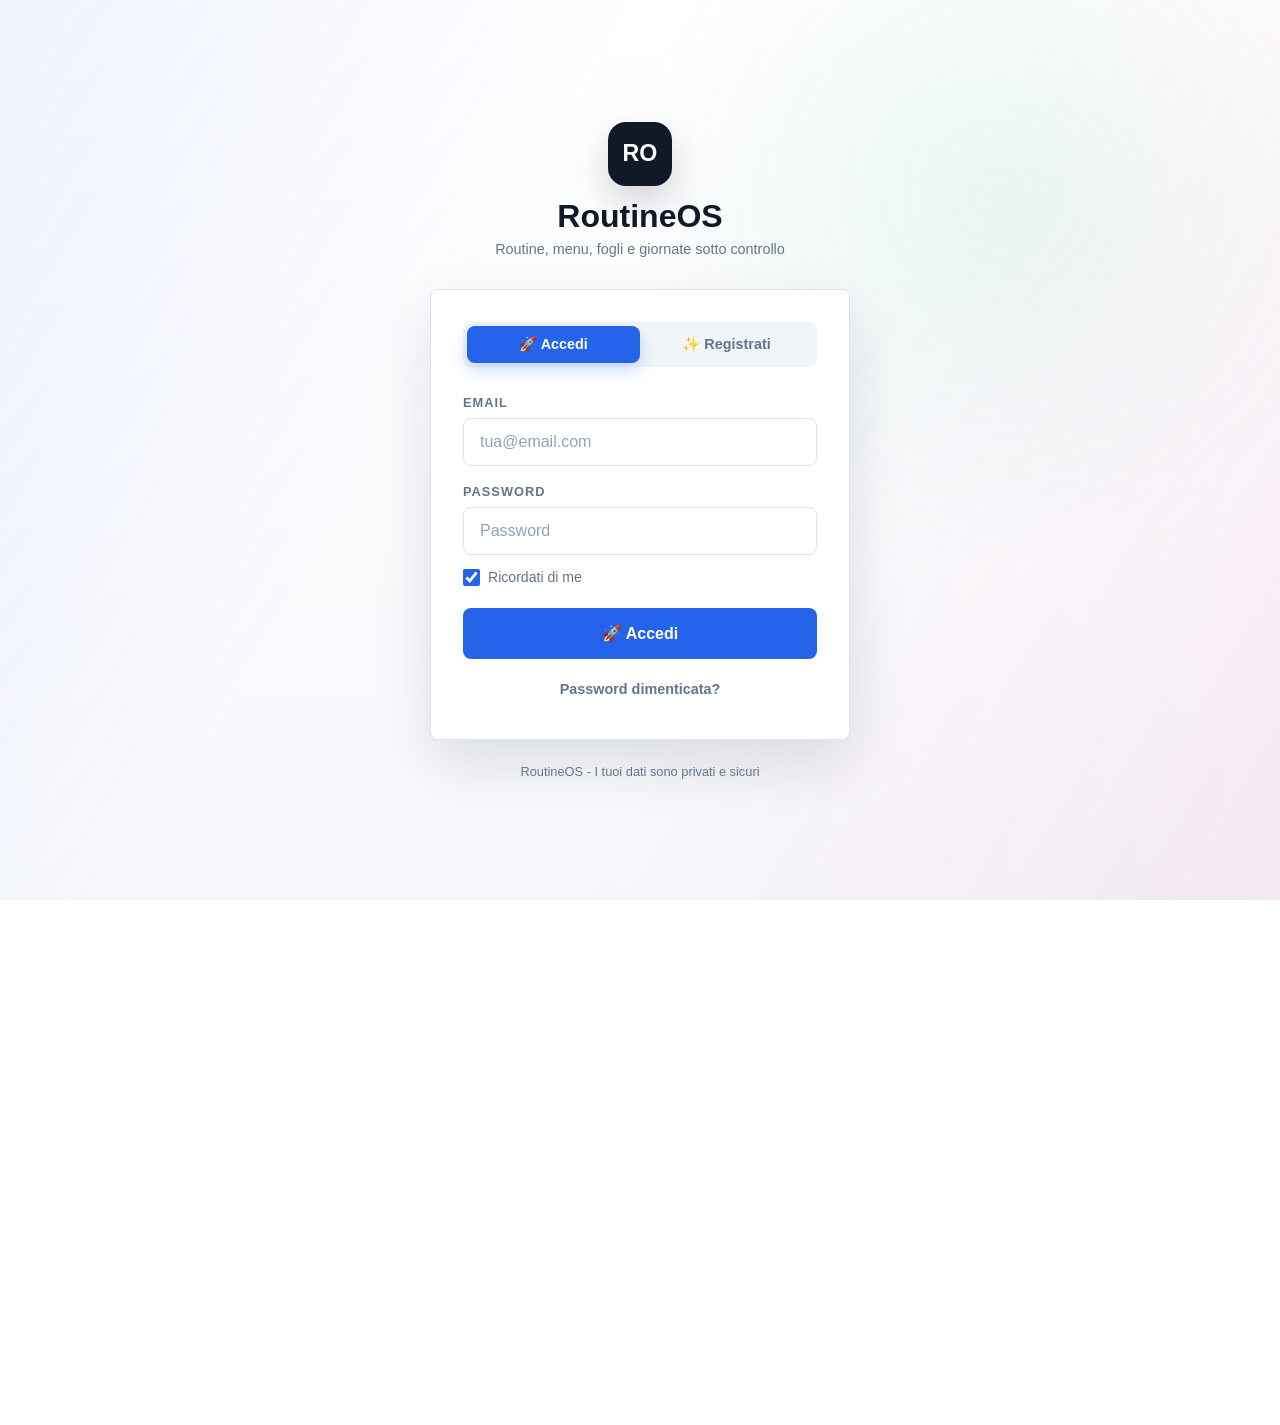
==== frontend/cucina.html @ ea4b579b "Improve planner customization and sharing import" ====
﻿<!DOCTYPE html>
<html lang="it">
<head>
    <meta charset="UTF-8">
    <meta name="viewport" content="width=device-width, initial-scale=1.0">
    <meta http-equiv="refresh" content="0; url=menu.html">
    <title>RoutineOS - Menu</title>
    <link rel="stylesheet" href="styles.css?v=routineos-visual-9">
    <script src="config.js?v=routineos-config-1"></script>
</head>
<body>
    <p>Reindirizzamento a <a href="menu.html">🍽️ Menu</a>...</p>
</body>
</html>
---- frontend/styles.css ----
:root {
  --bg: #0f172a; --card: #1e293b; --accent: #3b82f6;
  --text: #f8fafc; --dim: #94a3b8; --danger: #ef4444; --success: #10b981;
}
body { background: var(--bg); color: var(--text); font-family: 'Segoe UI', Roboto, sans-serif; margin: 0; padding: 20px; line-height: 1.6; }
* { box-sizing: border-box; }
img, video, canvas, svg { max-width: 100%; }
button, input, select, textarea { max-width: 100%; font: inherit; }
:focus-visible { outline: 3px solid rgba(59, 130, 246, 0.85); outline-offset: 3px; }
.container { max-width: 1000px; margin: 0 auto; }
.card { background: var(--card); border-radius: 16px; padding: 24px; box-shadow: 0 10px 25px rgba(0,0,0,0.2); margin-bottom: 25px; border: 1px solid rgba(255,255,255,0.05); }
.btn { padding: 12px 24px; border-radius: 10px; border: none; font-weight: 600; cursor: pointer; transition: 0.3s cubic-bezier(0.4, 0, 0.2, 1); display: inline-flex; align-items: center; gap: 8px; }
.btn:hover { transform: translateY(-2px); filter: brightness(1.2); }
.btn.primary { background: var(--accent); color: white; }
.btn.outline { background: transparent; border: 1px solid var(--accent); color: var(--accent); }
.btn.danger { background: rgba(239, 68, 68, 0.1); color: var(--danger); border: 1px solid var(--danger); }
input, select { background: #0f172a; border: 1px solid #334155; color: white; padding: 12px; border-radius: 8px; width: 100%; box-sizing: border-box; }
table { width: 100%; border-collapse: collapse; margin-top: 15px; }
table { display: block; overflow-x: auto; -webkit-overflow-scrolling: touch; }
thead, tbody, tr { width: 100%; }
th { text-align: left; color: var(--dim); padding: 12px; font-size: 0.85rem; text-transform: uppercase; letter-spacing: 1px; }
td { padding: 12px; border-bottom: 1px solid #334155; }
.meal-box { border-left: 4px solid var(--accent); background: rgba(255,255,255,0.02); padding: 20px; border-radius: 0 12px 12px 0; margin-bottom: 20px; }
.meal-box { margin-bottom: 2rem; border-bottom: 1px solid #444; padding-bottom: 1rem; }
.card-item:hover { transform: translateY(-2px); transition: 0.2s; }
:root {
  --bg: #0f172a; 
  --card: #1e293b; 
  --accent: #3b82f6;
  --accent-rgb: 59, 130, 246; /* Versione RGB del tuo blu #3b82f6 */
  --text: #f8fafc; 
  --dim: #94a3b8; 
  --danger: #ef4444; 
  --success: #10b981;
}

/* Contenitore principale */
.info-container {
  display: flex;
  flex-direction: column;
  gap: 10px;
  margin-top: 12px;
}

/* Riga Data + Ora */
.datetime-row {
  display: flex;
  align-items: center;
  gap: 12px;
  flex-wrap: wrap;
}

#info-data {
  color: var(--dim);
  font-weight: 500;
  font-size: 1rem;
}

/* Orologio stile display digitale */
#info-ora {
  font-family: 'JetBrains Mono', 'Courier New', monospace;
  font-size: 1.2rem;
  font-weight: 700;
  color: var(--text);
  background: rgba(15, 23, 42, 0.6); /* Sfondo più scuro per contrasto */
  padding: 4px 14px;
  border-radius: 10px;
  border: 1px solid rgba(var(--accent-rgb), 0.3);
  box-shadow: 0 0 15px rgba(0, 0, 0, 0.3);
  letter-spacing: 1px;
  animation: glow-pulse 2s infinite alternate;
}

#saluto-dinamico {
    font-size: 0.85rem;
    font-weight: 700;
    text-transform: uppercase;
    letter-spacing: 2px;
    display: inline-block;
    padding-left: 2px;
}

/* Solo il testo sarà blu sfumato */
.testo-gradiente {
    background: linear-gradient(90deg, var(--accent), var(--dim));
    background-clip: text;
    -webkit-background-clip: text;
    -webkit-text-fill-color: transparent;
    color: var(--accent); /* Fallback */
}

/* L'emoji manterrà i suoi colori originali */
#saluto-dinamico span + text {
    -webkit-text-fill-color: initial; 
}

/* Animazione di pulsazione fluida */
@keyframes glow-pulse {
  from {
    border-color: rgba(var(--accent-rgb), 0.3);
    box-shadow: 0 0 5px rgba(var(--accent-rgb), 0.1);
  }
  to {
    border-color: rgba(var(--accent-rgb), 0.6);
    box-shadow: 0 0 15px rgba(var(--accent-rgb), 0.3);
  }
}

#log-container {
    display: block !important;
    opacity: 1 !important;
    visibility: visible !important;
    color: white; /* Assicurati che il testo non sia nero su sfondo nero */
}
#log-container::-webkit-scrollbar {
    width: 5px;
}
#log-container::-webkit-scrollbar-thumb {
    background: var(--accent);
    border-radius: 10px;
}

.app-shell {
  max-width: 1240px;
  margin: 0 auto;
  display: grid;
  grid-template-columns: 220px minmax(0, 1fr);
  gap: 24px;
  align-items: start;
}

.side-menu {
  position: sticky;
  top: 20px;
  background: rgba(30, 41, 59, 0.92);
  border: 1px solid rgba(255,255,255,0.08);
  border-radius: 12px;
  padding: 14px;
}

.side-menu-title {
  color: var(--dim);
  font-size: 0.75rem;
  font-weight: 700;
  letter-spacing: 1px;
  text-transform: uppercase;
  margin: 4px 6px 12px;
}

.side-menu a,
.side-menu button {
  width: 100%;
  display: flex;
  align-items: center;
  justify-content: flex-start;
  gap: 8px;
  color: var(--text);
  background: transparent;
  border: 0;
  border-radius: 8px;
  padding: 11px 12px;
  text-decoration: none;
  font: inherit;
  cursor: pointer;
}

.side-menu a:hover,
.side-menu button:hover,
.side-menu .active {
  background: rgba(59, 130, 246, 0.16);
  color: white;
}

.side-divider {
  height: 2px;
  background: linear-gradient(90deg, rgba(59, 130, 246, 0.05), rgba(148, 163, 184, 0.9), rgba(59, 130, 246, 0.05));
  margin: 16px 2px;
  position: relative;
  border-radius: 999px;
}

.side-divider::after {
  content: "";
  position: absolute;
  left: 50%;
  top: 50%;
  width: 6px;
  height: 6px;
  border-radius: 999px;
  background: #475569;
  transform: translate(-50%, -50%);
  box-shadow: 0 0 0 4px rgba(30, 41, 59, 0.95);
}

.side-section {
  display: grid;
  gap: 6px;
  padding: 4px 0;
}

.side-add {
  justify-content: center !important;
  padding: 9px 10px !important;
  font-size: 0.88rem !important;
  color: var(--accent) !important;
  border: 1px dashed rgba(59, 130, 246, 0.45) !important;
  background: rgba(59, 130, 246, 0.06) !important;
}

.side-sheet-list {
  display: grid;
  gap: 4px;
}

.side-sheet-list a {
  padding: 9px 12px;
  font-size: 0.9rem;
  color: var(--text);
  border: 1px solid transparent;
}

.side-sheet-list a.active {
  border-color: rgba(59, 130, 246, 0.35);
}

.stat-skip-btn {
  width: auto;
  min-width: 92px;
  padding: 7px 11px;
  font-size: 0.74rem;
  white-space: nowrap;
  justify-self: end;
  align-self: center;
}

.dashboard-section-head {
  display: flex;
  align-items: center;
  justify-content: space-between;
  gap: 12px;
  margin-bottom: 12px;
}

.dashboard-section-head h3 {
  margin: 0;
}

.day-justify-btn {
  width: auto;
  min-width: 150px;
  padding: 9px 13px;
}

.scarico-controls {
  display: flex;
  flex-wrap: wrap;
  justify-content: flex-end;
  align-items: center;
}

.scarico-btn {
  width: auto;
  white-space: nowrap;
  line-height: 1.15;
  border-width: 1px !important;
}

.scarico-btn-annulla {
  border-color: rgba(239, 68, 68, 0.48) !important;
  color: #fca5a5 !important;
  background: rgba(239, 68, 68, 0.07) !important;
}

.scarico-btn-ripristina {
  border-color: rgba(245, 158, 11, 0.5) !important;
  color: #fcd34d !important;
  background: rgba(245, 158, 11, 0.07) !important;
}

.scarico-controls-meal {
  gap: 7px;
}

.scarico-controls-meal .scarico-btn {
  min-width: 118px;
  padding: 7px 10px;
  font-size: 0.73rem;
  font-weight: 750;
}

.scarico-controls-dish {
  gap: 6px;
}

.scarico-controls-dish .scarico-btn {
  min-width: 104px;
  padding: 6px 8px;
  font-size: 0.68rem;
  font-weight: 700;
}

.scarico-controls-ingredient {
  gap: 5px;
}

.scarico-controls-ingredient .scarico-btn {
  min-width: 88px;
  padding: 4px 6px;
  font-size: 0.6rem;
  font-weight: 650;
}

.scarico-btn:disabled {
  opacity: 0.4;
  cursor: not-allowed;
}

.shopping-item,
.task-row,
.card,
.meal-box {
  min-width: 0;
}

.extra-shopping-page {
  max-width: 1280px;
}

.extra-shopping-hero {
  display: flex;
  justify-content: space-between;
  align-items: flex-end;
  gap: 18px;
  margin-bottom: 22px;
  padding: 8px 0;
}

.extra-shopping-hero h1 {
  margin: 0;
}

.extra-shopping-hero p {
  color: var(--dim);
  margin: 6px 0 0;
}

.extra-hero-actions {
  display: flex;
  gap: 10px;
  flex-wrap: wrap;
  justify-content: flex-end;
}

.extra-board-wrap {
  overflow-x: auto;
  padding-bottom: 10px;
}

.extra-shopping-board {
  display: grid;
  grid-auto-flow: column;
  grid-auto-columns: minmax(230px, 1fr);
  gap: 14px;
  min-width: 1120px;
}

.extra-column {
  border: 1px solid #334155;
  border-radius: 10px;
  background: rgba(15, 23, 42, 0.48);
  padding: 12px;
  min-height: 520px;
  border-top: 4px solid var(--extra-column-color, #60a5fa);
}

.extra-column-head {
  display: flex;
  justify-content: space-between;
  gap: 10px;
  align-items: flex-start;
  margin-bottom: 12px;
}

.extra-column-head h2 {
  margin: 0;
  font-size: 0.98rem;
}

.extra-column-title-input {
  width: 100%;
  border: 0;
  border-radius: 7px;
  background: rgba(15, 23, 42, 0.55);
  color: var(--text);
  font-weight: 800;
  padding: 7px 8px;
}

.extra-column-head span {
  color: var(--dim);
  font-size: 0.78rem;
}

.extra-column-tools {
  display: flex;
  gap: 6px;
  align-items: center;
  justify-content: flex-end;
  flex-wrap: wrap;
}

.extra-color-input {
  width: 34px;
  min-width: 34px;
  height: 34px;
  border: 1px solid #334155;
  border-radius: 8px;
  padding: 2px;
  background: #0f172a;
  cursor: pointer;
}

.extra-add-btn {
  width: 34px;
  min-width: 34px;
  height: 34px;
  justify-content: center;
  padding: 0;
}

.extra-card-list {
  display: grid;
  gap: 10px;
}

.extra-card {
  border: 1px solid rgba(148, 163, 184, 0.26);
  border-radius: 8px;
  padding: 10px;
  background: rgba(30, 41, 59, 0.75);
  cursor: grab;
  box-shadow: inset 4px 0 0 var(--extra-column-color, #60a5fa);
}

.extra-card:active {
  cursor: grabbing;
}

.extra-card textarea {
  width: 100%;
  min-height: 78px;
  resize: vertical;
  border: 0;
  border-radius: 8px;
  background: rgba(15, 23, 42, 0.72);
  color: var(--text);
  padding: 10px;
  box-sizing: border-box;
  font: inherit;
}

.extra-card textarea:focus {
  outline: 1px solid rgba(59, 130, 246, 0.7);
}

.extra-card-footer {
  display: flex;
  justify-content: space-between;
  gap: 8px;
  margin-top: 9px;
}

.extra-card-action {
  border: 0;
  border-radius: 7px;
  background: rgba(59, 130, 246, 0.15);
  color: var(--text);
  padding: 7px 9px;
  cursor: pointer;
  font-size: 0.76rem;
}

.extra-card-action.danger {
  color: #fca5a5;
  background: rgba(239, 68, 68, 0.12);
}

.extra-empty {
  border: 1px dashed rgba(148, 163, 184, 0.35);
  border-radius: 8px;
  padding: 18px 12px;
  color: var(--dim);
  font-size: 0.82rem;
  text-align: center;
}

.shopping-extra-item {
  display: flex;
  align-items: center;
  justify-content: space-between;
  gap: 14px;
  padding: 15px;
  background: rgba(16, 185, 129, 0.09);
  border: 1px solid rgba(16, 185, 129, 0.3);
  border-radius: 12px;
  margin-bottom: 10px;
  border-left: 4px solid #10b981;
}

.shopping-extra-title {
  font-weight: 700;
  color: white;
  font-size: 1.02rem;
}

.shopping-extra-meta {
  color: var(--dim);
  font-size: 0.8rem;
}

.ai-menu-card {
  border-left: 5px solid #8b5cf6;
}

.ai-menu-head {
  display: flex;
  justify-content: space-between;
  gap: 16px;
  align-items: flex-start;
  margin-bottom: 16px;
}

.ai-menu-head h2 {
  margin: 0;
}

.ai-menu-head p,
.ai-menu-status {
  color: var(--dim);
  margin: 6px 0 0;
  font-size: 0.88rem;
}

.ai-menu-pill {
  border: 1px solid rgba(139, 92, 246, 0.45);
  color: #c4b5fd;
  background: rgba(139, 92, 246, 0.12);
  border-radius: 999px;
  padding: 7px 11px;
  font-size: 0.78rem;
  white-space: nowrap;
}

.ai-menu-textarea {
  width: 100%;
  box-sizing: border-box;
  resize: vertical;
  min-height: 120px;
  border-radius: 10px;
  background: rgba(15, 23, 42, 0.62);
  border: 1px solid #334155;
  color: var(--text);
  padding: 14px;
  font: inherit;
}

.ai-menu-textarea:focus {
  outline: none;
  border-color: rgba(139, 92, 246, 0.8);
  box-shadow: 0 0 0 3px rgba(139, 92, 246, 0.13);
}

.ai-menu-controls {
  display: grid;
  grid-template-columns: repeat(3, minmax(110px, 1fr)) minmax(150px, .8fr) auto;
  gap: 10px;
  align-items: end;
  margin-top: 12px;
}

.ai-menu-controls label {
  color: var(--dim);
  font-size: 0.8rem;
}

.ai-menu-check {
  display: flex;
  align-items: center;
  gap: 8px;
  color: var(--text) !important;
  border: 1px solid #334155;
  border-radius: 10px;
  background: rgba(15, 23, 42, 0.4);
  padding: 11px 12px;
}

.ai-menu-check input {
  width: auto;
}

.ai-menu-quick {
  display: flex;
  gap: 8px;
  flex-wrap: wrap;
  margin-top: 12px;
}

.ai-menu-results {
  display: grid;
  gap: 14px;
  margin-top: 16px;
}

.ai-menu-notes {
  display: flex;
  gap: 8px;
  flex-wrap: wrap;
}

.ai-menu-notes span {
  border: 1px solid #334155;
  background: rgba(15, 23, 42, 0.45);
  border-radius: 999px;
  color: var(--dim);
  padding: 7px 10px;
  font-size: 0.78rem;
}

.ai-plan-card,
.ai-menu-suggestions {
  border: 1px solid #334155;
  border-radius: 10px;
  background: rgba(15, 23, 42, 0.38);
  padding: 14px;
}

.ai-plan-card header,
.ai-menu-suggestions {
  display: grid;
  grid-template-columns: minmax(0, 1fr) auto;
  gap: 12px;
  align-items: start;
}

.ai-plan-card h3,
.ai-menu-suggestions h3 {
  margin: 0;
}

.ai-plan-card p,
.ai-menu-suggestions p {
  margin: 5px 0 0;
  color: var(--dim);
  font-size: 0.84rem;
}

.ai-meal-grid {
  display: grid;
  grid-template-columns: repeat(2, minmax(0, 1fr));
  gap: 10px;
  margin-top: 14px;
}

.ai-meal-preview {
  border: 1px solid rgba(51, 65, 85, 0.8);
  border-radius: 8px;
  background: rgba(30, 41, 59, 0.5);
  padding: 10px;
}

.ai-meal-preview strong,
.ai-meal-preview span {
  display: block;
}

.ai-meal-preview span {
  color: var(--dim);
  font-size: 0.8rem;
  margin-top: 4px;
}

.ai-suggestion-list {
  grid-column: 1 / -1;
  display: flex;
  gap: 8px;
  flex-wrap: wrap;
}

.ai-suggestion-list span {
  border: 1px solid rgba(16, 185, 129, 0.3);
  color: #bbf7d0;
  background: rgba(16, 185, 129, 0.1);
  border-radius: 999px;
  padding: 7px 10px;
  font-size: 0.78rem;
}

.stats-summary-grid {
  display: grid;
  grid-template-columns: repeat(4, minmax(0, 1fr));
  gap: 14px;
}

.stat-metric {
  margin-bottom: 0;
}

.stat-metric span {
  color: var(--dim);
  font-size: 0.8rem;
  text-transform: uppercase;
  letter-spacing: 0.08em;
}

.stat-metric strong {
  display: block;
  font-size: 2rem;
  margin-top: 8px;
}

.stats-section-head {
  display: flex;
  justify-content: space-between;
  gap: 16px;
  align-items: flex-start;
  margin-bottom: 18px;
}

.stats-section-head h2 {
  margin: 0;
}

.stats-section-head p {
  color: var(--dim);
  margin: 5px 0 0;
  font-size: 0.9rem;
}

.justification-list {
  display: grid;
  gap: 10px;
}

.justification-item {
  display: grid;
  grid-template-columns: 1fr auto;
  gap: 10px;
  align-items: center;
}

.activity-charts {
  display: grid;
  gap: 14px;
}

.activity-chart {
  display: grid;
  gap: 10px;
  padding: 14px;
  border: 1px solid #334155;
  border-radius: 10px;
  background: rgba(15, 23, 42, 0.35);
}

.activity-chart span {
  color: var(--dim);
  font-size: 0.84rem;
}

.stacked-bar {
  display: flex;
  height: 14px;
  overflow: hidden;
  border-radius: 999px;
  background: #0f172a;
  border: 1px solid #334155;
}

.stacked-bar span {
  display: block;
  min-width: 0;
}

.bar-completed { background: var(--success); }
.bar-justified { background: #f59e0b; }
.bar-missed { background: var(--danger); }

.chart-counts {
  display: flex;
  gap: 12px;
  flex-wrap: wrap;
}

.stats-calendar {
  display: grid;
  grid-template-columns: repeat(7, minmax(0, 1fr));
  gap: 8px;
}

.calendar-day {
  min-height: 68px;
  border: 1px solid #334155;
  border-radius: 10px;
  padding: 9px;
  background: rgba(15, 23, 42, 0.45);
  display: flex;
  flex-direction: column;
  justify-content: space-between;
}

.calendar-day span {
  color: var(--dim);
  font-size: 0.78rem;
}

.calendar-day.completed { border-color: rgba(16, 185, 129, 0.8); background: rgba(16, 185, 129, 0.12); }
.calendar-day.justified { border-color: rgba(245, 158, 11, 0.9); background: rgba(245, 158, 11, 0.12); }
.calendar-day.missed { border-color: rgba(239, 68, 68, 0.9); background: rgba(239, 68, 68, 0.12); }

.dashboard-grid {
  display: grid;
  grid-template-columns: minmax(0, 1.25fr) minmax(320px, 0.75fr);
  gap: 24px;
}

.task-list {
  display: grid;
  gap: 10px;
}

.task-row {
  display: grid;
  grid-template-columns: 32px minmax(0, 1fr);
  gap: 12px;
  align-items: start;
  padding: 13px;
  background: rgba(15, 23, 42, 0.44);
  border: 1px solid #334155;
  border-radius: 8px;
}

.task-row.stat-task-row {
  grid-template-columns: 32px minmax(0, 1fr) auto;
  align-items: center;
}

.task-row input[type="checkbox"] {
  width: 20px;
  height: 20px;
  margin-top: 2px;
}

.task-title {
  font-weight: 700;
  color: var(--text);
}

.task-meta {
  color: var(--dim);
  font-size: 0.78rem;
  margin-top: 3px;
}

.task-section {
  margin-top: 18px;
}

.task-section h3 {
  color: var(--accent);
  font-size: 0.9rem;
  letter-spacing: 1px;
  text-transform: uppercase;
}

.form-grid {
  display: grid;
  grid-template-columns: repeat(2, minmax(0, 1fr));
  gap: 14px;
}

.form-grid .full {
  grid-column: 1 / -1;
}

.editor-list {
  display: grid;
  gap: 10px;
  margin-top: 14px;
}

.editor-row {
  display: grid;
  grid-template-columns: minmax(0, 1fr) 42px;
  gap: 10px;
}

.drag-handle {
  width: 28px;
  min-width: 28px;
  height: 38px;
  display: inline-flex;
  align-items: center;
  justify-content: center;
  border: 1px solid #334155;
  border-radius: 8px;
  background: rgba(15, 23, 42, 0.55);
  color: var(--dim);
  cursor: grab;
  user-select: none;
  touch-action: none;
  -webkit-user-select: none;
  -webkit-user-drag: element;
}

.drag-handle:active {
  cursor: grabbing;
}

.drag-drop-target {
  transition: border-color .15s ease, background .15s ease;
}

.drag-drop-target:hover {
  border-color: rgba(59, 130, 246, 0.55) !important;
}

@media (max-width: 900px) {
  body {
    padding: 12px;
  }

  .app-shell,
  .dashboard-grid,
  .form-grid {
    grid-template-columns: 1fr;
    gap: 14px;
  }

  .container {
    width: 100%;
    max-width: 100%;
  }

  .card {
    padding: 16px;
    border-radius: 10px;
  }

  .side-menu {
    position: static;
    display: grid;
    grid-template-columns: repeat(2, minmax(0, 1fr));
    gap: 8px;
  }

  .side-menu a,
  .side-menu button,
  .side-add {
    width: 100%;
    min-width: 0;
    justify-content: center;
    text-align: center;
  }

  .side-divider,
  .side-section {
    grid-column: 1 / -1;
  }

  .side-sheet-list {
    grid-template-columns: repeat(2, minmax(0, 1fr));
  }

  header[style*="display:flex"],
  section[style*="display:flex"],
  footer[style*="display:flex"] {
    flex-direction: column !important;
    align-items: stretch !important;
  }

  h1 {
    font-size: 1.9rem !important;
    line-height: 1.15;
  }

  .task-row.stat-task-row {
    grid-template-columns: 32px minmax(0, 1fr);
  }

  .stat-task-row .stat-skip-btn {
    grid-column: 2;
    justify-self: start;
  }

  .dashboard-section-head {
    align-items: stretch;
    flex-direction: column;
  }

  .day-justify-btn {
    width: 100%;
  }

  .extra-shopping-hero {
    align-items: stretch;
    flex-direction: column;
  }

  .extra-hero-actions {
    justify-content: stretch;
  }

  .extra-hero-actions .btn {
    width: 100%;
    justify-content: center;
  }

  .extra-shopping-board {
    grid-auto-flow: row;
    grid-auto-columns: unset;
    grid-template-columns: minmax(260px, 1fr);
    min-width: 0;
  }

  .ai-menu-head,
  .ai-plan-card header,
  .ai-menu-suggestions {
    grid-template-columns: 1fr;
    display: grid;
  }

  .ai-menu-controls,
  .ai-meal-grid {
    grid-template-columns: 1fr;
  }

  .extra-column {
    min-height: 260px;
  }

  .side-menu {
    position: static;
  }
}

@media (max-width: 640px) {
  body {
    padding: 8px;
  }

  .btn {
    width: 100%;
    justify-content: center;
    padding: 10px 12px;
  }

  .side-menu {
    grid-template-columns: 1fr;
  }

  .side-sheet-list {
    grid-template-columns: 1fr;
  }

  .datetime-row,
  .dashboard-card-actions,
  .extra-column-head,
  .sheet-toolbar {
    flex-direction: column;
    align-items: stretch;
  }

  .task-row,
  .task-row.stat-task-row {
    grid-template-columns: 28px minmax(0, 1fr);
  }

  .editor-row {
    grid-template-columns: 1fr !important;
  }

  .drag-handle {
    width: 100%;
    height: 30px;
  }

  .scarico-controls {
    justify-content: stretch;
    width: 100%;
  }

  .scarico-controls .scarico-btn {
    flex: 1 1 120px;
    min-width: 0;
  }

  .shopping-item {
    flex-direction: column !important;
    align-items: stretch !important;
  }

  .calendar-grid {
    grid-template-columns: repeat(4, minmax(0, 1fr));
  }

  .ai-menu-quick {
    grid-template-columns: 1fr;
    display: grid;
  }
}

/* RoutineOS visual refresh */
:root {
  --bg: #f6f8fb;
  --card: #ffffff;
  --accent: #2563eb;
  --accent-rgb: 37, 99, 235;
  --text: #111827;
  --dim: #64748b;
  --danger: #dc2626;
  --success: #059669;
  --warning: #d97706;
  --border: #e2e8f0;
  --surface: #ffffff;
  --surface-soft: #f8fafc;
  --shadow-sm: 0 1px 2px rgba(15, 23, 42, 0.06);
  --shadow-md: 0 14px 35px rgba(15, 23, 42, 0.08);
}

html {
  background: var(--bg);
}

body {
  background:
    linear-gradient(180deg, #ffffff 0, #f6f8fb 360px),
    var(--bg);
  color: var(--text);
  font-family: Inter, "Segoe UI", Roboto, Arial, sans-serif;
  padding: 24px;
  letter-spacing: 0;
}

label {
  display: inline-block;
  color: #475569;
  font-size: 0.82rem;
  font-weight: 700;
  margin-bottom: 7px;
}

.container {
  max-width: 1100px;
}

.card {
  background: rgba(255, 255, 255, 0.96);
  color: var(--text);
  border: 1px solid var(--border);
  border-radius: 8px;
  box-shadow: var(--shadow-sm);
  padding: 22px;
}

.card[style*="background:#0f172a"],
.card[style*="background: #0f172a"],
.card[style*="background:#1e293b"],
.card[style*="background: #1e293b"] {
  background: #ffffff !important;
  border-color: var(--border) !important;
  color: var(--text) !important;
}

.card:hover {
  box-shadow: var(--shadow-md);
}

.card header {
  border-color: var(--border) !important;
}

.app-shell {
  max-width: 1320px;
  grid-template-columns: 248px minmax(0, 1fr);
}

.side-menu {
  background: rgba(255, 255, 255, 0.9);
  border: 1px solid var(--border);
  border-radius: 8px;
  box-shadow: var(--shadow-md);
  backdrop-filter: blur(18px);
  padding: 12px;
}

.side-menu::before {
  content: "RoutineOS";
  display: flex;
  align-items: center;
  min-height: 42px;
  margin: 2px 4px 12px;
  padding: 0 10px;
  color: #0f172a;
  font-size: 1.12rem;
  font-weight: 850;
  border-bottom: 1px solid var(--border);
}

.side-menu a,
.side-menu button {
  color: #334155;
  border-radius: 8px;
  padding: 10px 12px;
  font-weight: 650;
}

.side-menu a:hover,
.side-menu button:hover,
.side-menu .active {
  background: #eff6ff;
  color: #1d4ed8;
}

.side-divider {
  height: 1px;
  background: linear-gradient(90deg, transparent, #cbd5e1, transparent);
  margin: 14px 4px;
}

.side-menu .side-divider {
  height: 1px !important;
  background: linear-gradient(90deg, transparent, #cbd5e1, transparent) !important;
  margin: 14px 4px !important;
  border-radius: 999px !important;
}

.side-divider::after {
  display: none;
}

.side-add {
  color: #1d4ed8 !important;
  border: 1px dashed #93c5fd !important;
  background: #eff6ff !important;
}

.side-sheet-list a {
  color: #334155;
}

.btn,
button {
  border-radius: 8px;
}

.btn {
  padding: 10px 16px;
  box-shadow: none;
}

.btn:hover {
  transform: translateY(-1px);
  filter: none;
  box-shadow: 0 8px 20px rgba(15, 23, 42, 0.1);
}

.btn.primary {
  background: #2563eb;
  color: #ffffff;
}

.btn.outline {
  background: #ffffff;
  border: 1px solid #cbd5e1;
  color: #1d4ed8;
}

.btn.danger {
  background: #fef2f2;
  border: 1px solid #fecaca;
  color: #b91c1c;
}

input,
select,
textarea {
  background: #ffffff;
  border: 1px solid #cbd5e1;
  color: var(--text);
  border-radius: 8px;
  box-shadow: 0 1px 0 rgba(15, 23, 42, 0.03);
}

input:focus,
select:focus,
textarea:focus {
  border-color: #60a5fa;
  box-shadow: 0 0 0 4px rgba(37, 99, 235, 0.12);
  outline: none;
}

textarea {
  resize: vertical;
}

th {
  color: #64748b;
  letter-spacing: 0;
}

td {
  border-bottom-color: var(--border);
}

.empty-state {
  background: #f8fafc !important;
  border-color: #cbd5e1 !important;
}

.task-row,
.dashboard-note-card,
.dashboard-comment-card,
.calendar-day,
.meal-box,
.extra-column,
.sheet-card,
.profile-panel,
.stat-card,
.ai-plan-card {
  background: #ffffff !important;
  border-color: var(--border) !important;
  border-radius: 8px !important;
  box-shadow: var(--shadow-sm);
}

.task-row:hover,
.dashboard-note-card:hover,
.dashboard-comment-card:hover,
.calendar-day:hover {
  border-color: #bfdbfe !important;
  box-shadow: 0 10px 24px rgba(15, 23, 42, 0.08);
}

.task-title {
  color: #0f172a;
}

.task-meta,
.dashboard-card-meta,
#info-data,
.profile-muted {
  color: var(--dim);
}

#stagione {
  color: #111827 !important;
  font-weight: 850;
}

#info-ora {
  background: #eff6ff;
  color: #1d4ed8;
  border: 1px solid #bfdbfe;
  box-shadow: none;
  animation: none;
}

.testo-gradiente {
  background: linear-gradient(90deg, #2563eb, #059669, #db2777);
  background-clip: text;
  -webkit-background-clip: text;
}

.shop-badge {
  background: #dcfce7 !important;
  color: #166534 !important;
}

.btn-check {
  background: #ecfdf5 !important;
  color: #047857 !important;
  border-color: #a7f3d0 !important;
}

#log-container {
  color: var(--text);
}

#log-container > div {
  border-bottom-color: var(--border) !important;
}

#log-container span,
#log-container div {
  color: inherit;
}

#log-container [style*="color:var(--dim)"] {
  color: var(--dim) !important;
}

@media (max-width: 900px) {
  body {
    padding: 12px;
  }

  .side-menu::before {
    grid-column: 1 / -1;
    margin-bottom: 6px;
  }
}

/* RoutineOS page-wide polish */
.card [style*="#334155"],
.card [style*="334155"] {
  border-color: var(--border) !important;
}

.card [style*="background:#1e293b"],
.card [style*="background: #1e293b"],
.card [style*="background:#0f172a"],
.card [style*="background: #0f172a"],
.card [style*="background:rgba(15,23,42"],
.card [style*="background: rgba(15,23,42"],
.card [style*="background:rgba(30,41,59"],
.card [style*="background: rgba(30,41,59"] {
  background: #ffffff !important;
  color: var(--text) !important;
  border-color: var(--border) !important;
}

.card h1,
.card h2,
.card h3,
main h1,
main h2,
main h3 {
  color: #0f172a;
  letter-spacing: 0;
}

.day-section,
.meal-card,
.meal-row,
.pasto-card,
.piatto-card,
.ingredient-row,
.routine-card,
.subroutine-card,
.saved-routine-card,
.saved-item,
.list-item,
.connection-row,
.soft-panel,
.portable-group,
.import-file,
.code-box,
.photo-loader,
.portable-check-list label,
.import-preview-row {
  background: #ffffff !important;
  color: var(--text) !important;
  border: 1px solid var(--border) !important;
  border-radius: 8px !important;
  box-shadow: var(--shadow-sm);
}

.day-header,
.meal-header,
.section-header {
  background: #f8fafc !important;
  color: #1d4ed8 !important;
  border-bottom: 1px solid var(--border) !important;
  letter-spacing: 0 !important;
}

.profile-chip,
.share-options label {
  background: #f8fafc !important;
  color: #334155 !important;
  border: 1px solid var(--border) !important;
}

.avatar-wrap {
  border-color: #ffffff !important;
  box-shadow: 0 14px 34px rgba(15, 23, 42, 0.18);
}

.bio-box,
.dashboard-input {
  background: #ffffff !important;
  color: var(--text) !important;
  border: 1px solid #cbd5e1 !important;
}

.photo-loader,
.import-file {
  background: #f8fafc !important;
  border-color: #cbd5e1 !important;
}

.portable-check-list label,
.import-preview-row {
  box-shadow: none;
}

.btn-cp {
  background: #f8fafc !important;
  color: #1d4ed8 !important;
  border-color: #bfdbfe !important;
  border-radius: 6px !important;
}

.btn-cp:hover {
  background: #eff6ff !important;
  color: #1d4ed8 !important;
}

.btn-del {
  background: #fef2f2 !important;
  color: #b91c1c !important;
  border-color: #fecaca !important;
}

.btn-del:hover {
  background: #dc2626 !important;
  color: #ffffff !important;
}

/* Planner ingredient visibility */
input[list],
.ingredient-row input,
.piatto-card input,
.meal-card input,
.day-section input,
.day-section select,
.day-section textarea,
#select-menu-to-edit {
  background: #ffffff !important;
  color: #111827 !important;
  border-color: #cbd5e1 !important;
}

input[list]::placeholder,
.day-section input::placeholder {
  color: #94a3b8 !important;
}

datalist option {
  color: #111827;
  background: #ffffff;
}

/* Modern dashboard checks */
.task-row {
  grid-template-columns: 44px minmax(0, 1fr);
  align-items: center;
  padding: 14px 16px;
  border-radius: 8px !important;
}

.task-row.stat-task-row {
  grid-template-columns: 44px minmax(0, 1fr) auto;
}

.task-row input[type="checkbox"] {
  appearance: none;
  -webkit-appearance: none;
  width: 28px;
  height: 28px;
  margin: 0;
  border-radius: 999px;
  border: 2px solid #cbd5e1;
  background: #ffffff;
  display: grid;
  place-items: center;
  cursor: pointer;
  transition: background .16s ease, border-color .16s ease, box-shadow .16s ease, transform .16s ease;
}

.task-row input[type="checkbox"]::after {
  content: "";
  width: 7px;
  height: 12px;
  border: solid #ffffff;
  border-width: 0 2px 2px 0;
  transform: rotate(45deg) scale(0);
  transform-origin: center;
  transition: transform .16s ease;
}

.task-row input[type="checkbox"]:checked {
  background: #2563eb;
  border-color: #2563eb;
  box-shadow: 0 8px 18px rgba(37, 99, 235, 0.22);
}

.task-row input[type="checkbox"]:checked::after {
  transform: rotate(45deg) scale(1);
}

.task-row input[type="checkbox"]:hover {
  border-color: #60a5fa;
  transform: translateY(-1px);
}

.task-row:has(input[type="checkbox"]:checked) {
  background: #f8fafc !important;
  border-color: #bfdbfe !important;
}

.task-row:has(input[type="checkbox"]:checked) .task-title {
  color: #475569;
}

@media (max-width: 640px) {
  .task-row,
  .task-row.stat-task-row {
    grid-template-columns: 40px minmax(0, 1fr);
  }
}

/* Stronger RoutineOS restyling for the main product pages */
.routineos-page {
  background:
    linear-gradient(180deg, #ffffff 0, #f6f8fb 320px),
    #f6f8fb;
}

.routineos-page .app-shell {
  gap: 28px;
}

.routineos-page main.container > header {
  background: rgba(255, 255, 255, 0.88);
  border: 1px solid var(--border);
  border-radius: 8px;
  box-shadow: var(--shadow-sm);
  padding: 22px !important;
  margin-bottom: 18px !important;
}

.routineos-page main.container > header h1 {
  font-size: 2.05rem;
  font-weight: 850;
  color: #0f172a;
}

.routineos-page main.container > header p {
  max-width: 760px;
}

.routine-page main.container > header h1::before { content: "✅ "; }
.subroutine-page main.container > header h1::before { content: "🧩 "; }
.menu-page main.container > header h1::before { content: "🍽️ "; }
.stats-page main.container > header h1::before { content: "📊 "; }
.profile-page main.container > header h1::before { content: "👤 "; }
.planner-page main.container > header h1::before { content: "🗓️ "; }

.routineos-page .card {
  border-radius: 8px !important;
  border: 1px solid #dbe3ef !important;
  box-shadow: 0 10px 30px rgba(15, 23, 42, 0.06);
}

.routineos-page .card:hover {
  box-shadow: 0 16px 38px rgba(15, 23, 42, 0.09);
}

.routineos-page .form-grid,
.routineos-page .form-grid-2,
.routineos-page .ai-menu-controls {
  gap: 16px;
}

.routineos-page .form-grid > div,
.routineos-page .form-grid-2 > div,
.routineos-page .ai-menu-controls label,
.routineos-page .input-group {
  background: #f8fafc;
  border: 1px solid #e2e8f0;
  border-radius: 8px;
  padding: 12px;
}

.routineos-page .form-grid .full,
.routineos-page .form-grid-2 .full,
.routineos-page .bio-editor {
  background: #f8fafc;
  border: 1px solid #e2e8f0;
  border-radius: 8px;
  padding: 12px;
}

.routineos-page .editor-list {
  gap: 12px;
}

.routineos-page .editor-row {
  background: #ffffff;
  border: 1px solid #e2e8f0;
  border-radius: 8px;
  padding: 10px;
  box-shadow: var(--shadow-sm);
}

.routineos-page .drag-handle {
  background: #f1f5f9;
  border-color: #cbd5e1;
  color: #64748b;
}

.routineos-page .task-list {
  gap: 12px;
}

.routineos-page .task-list:empty::before {
  content: "Nessun elemento da mostrare.";
  display: block;
  color: var(--dim);
  background: #f8fafc;
  border: 1px dashed #cbd5e1;
  border-radius: 8px;
  padding: 18px;
}

.menu-page .card[style*="display:flex"] {
  background: #ffffff !important;
  border: 1px solid #dbe3ef !important;
  padding: 16px !important;
}

.menu-page .ai-menu-card {
  border-top: 4px solid #2563eb !important;
}

.menu-page #active-menu-display,
.menu-page #shopping-list,
.stats-page .activity-charts,
.stats-page .justification-list {
  background: #f8fafc;
  border: 1px solid #e2e8f0;
  border-radius: 8px;
  padding: 12px;
}

.stats-summary-grid .stat-metric {
  background: linear-gradient(180deg, #ffffff, #f8fafc) !important;
  border-top: 4px solid #2563eb !important;
}

.stat-metric strong {
  color: #0f172a;
}

.profile-page .profile-stack {
  max-width: 1120px;
}

.profile-page .profile-hero {
  border: 1px solid #dbe3ef !important;
  box-shadow: 0 14px 34px rgba(15, 23, 42, 0.08);
}

.profile-page .profile-cover {
  height: 150px;
}

.profile-page .section-head {
  border-bottom: 1px solid #e2e8f0;
  padding-bottom: 14px;
}

.profile-page .code-box,
.profile-page .soft-panel,
.profile-page .portable-group,
.profile-page .import-file,
.profile-page .connection-row {
  box-shadow: 0 1px 2px rgba(15, 23, 42, 0.04);
}

.planner-page .day-section {
  overflow: visible;
}

.planner-page .day-header {
  border-radius: 8px 8px 0 0;
}

.planner-ingredient-row {
  border-radius: 8px;
  padding: 7px;
  border: 1px solid #e2e8f0;
}

.planner-ingredient-row.is-linked {
  background: #eff6ff;
  border-color: #bfdbfe;
}

.planner-ingredient-row.is-unlinked {
  background: #fffbeb;
  border-color: #fde68a;
}

.planner-ingredient-input.is-linked {
  color: #1d4ed8 !important;
  background: #ffffff !important;
  border: 1px solid #93c5fd !important;
  font-weight: 750;
}

.planner-ingredient-input.is-unlinked {
  color: #92400e !important;
  background: #ffffff !important;
  border: 1px solid #f59e0b !important;
  font-weight: 750;
}

.planner-ingredient-badge {
  justify-self: start;
  white-space: nowrap;
  border-radius: 999px;
  padding: 4px 8px;
  font-size: 0.68rem;
  font-weight: 800;
}

.planner-ingredient-badge.is-linked {
  background: #dbeafe;
  color: #1d4ed8;
}

.planner-ingredient-badge.is-unlinked {
  background: #fef3c7;
  color: #92400e;
}

.planner-drop-btn {
  border: 1px solid #60a5fa;
  background: #eff6ff;
  color: #1d4ed8;
  border-radius: 999px;
  box-sizing: border-box;
  display: inline-flex;
  align-items: center;
  justify-content: center;
  min-width: 44px;
  height: 30px;
  padding: 0 10px;
  font-size: 0.7rem;
  line-height: 1;
  font-weight: 850;
  white-space: nowrap;
}

.planner-days-editor {
  display: flex;
  flex-wrap: wrap;
  gap: 8px;
  margin-top: 12px;
}

.planner-day-chip {
  display: inline-flex;
  align-items: center;
  gap: 6px;
  border: 1px solid #dbeafe;
  background: #eff6ff;
  color: #1d4ed8;
  border-radius: 999px;
  padding: 6px 8px;
}

.planner-day-chip input {
  width: 132px;
  min-width: 90px;
  border: 0;
  background: transparent;
  color: #1e3a8a;
  font-weight: 800;
  padding: 2px;
}

.planner-day-chip button {
  border: 0;
  background: #fee2e2;
  color: #b91c1c;
  border-radius: 999px;
  width: 22px;
  height: 22px;
  cursor: pointer;
}

.share-preview-card.is-detailed {
  display: flex;
  flex-direction: column;
  gap: 10px;
  align-items: stretch;
}

.share-preview-card-head {
  display: flex;
  align-items: center;
  justify-content: space-between;
  gap: 10px;
  color: #0f172a;
}

.share-preview-items {
  display: grid;
  gap: 8px;
  max-height: 260px;
  overflow: auto;
  padding-right: 2px;
}

.share-preview-item {
  display: grid;
  grid-template-columns: auto minmax(0, 1fr);
  gap: 10px;
  align-items: start;
  padding: 10px;
  border: 1px solid #e2e8f0;
  border-radius: 8px;
  background: #f8fafc;
  color: #0f172a;
}

.share-preview-item span {
  display: grid;
  gap: 4px;
  min-width: 0;
}

.share-preview-item small,
.share-preview-item em {
  color: #64748b;
  font-style: normal;
  white-space: pre-wrap;
  overflow-wrap: anywhere;
}

.share-preview-item em {
  font-size: 0.78rem;
  line-height: 1.35;
}

.saved-routine-row {
  grid-template-columns: 20px minmax(0, 1fr) auto !important;
}

.routine-date-meta {
  display: flex;
  gap: 7px;
  flex-wrap: wrap;
  align-items: center;
}

.routine-date-meta span {
  min-width: 0;
}

.activity-time-input {
  min-width: 0;
  width: 100%;
  padding-left: 6px;
  padding-right: 4px;
}

.activity-title-input {
  min-width: 0;
  width: 100%;
}

.routine-editor-row {
  grid-template-columns: 30px 82px minmax(220px, 1fr) auto 38px !important;
}

.subroutine-editor-row {
  grid-template-columns: 30px 82px minmax(220px, 1fr) 142px auto 38px !important;
}

.mobile-menu-toggle,
.mobile-menu-backdrop {
  display: none;
}

@media (max-width: 900px) {
  body {
    padding: 14px;
    padding-top: 74px;
  }

  .app-shell {
    display: block;
    max-width: none;
  }

  .container {
    width: 100%;
    max-width: 100%;
  }

  .mobile-menu-toggle {
    display: inline-flex;
    position: fixed;
    left: 12px;
    top: 14px;
    z-index: 1200;
    align-items: center;
    gap: 8px;
    min-height: 44px;
    padding: 0 14px;
    border: 1px solid var(--border);
    border-radius: 999px;
    background: #ffffff;
    color: #0f172a;
    box-shadow: var(--shadow-md);
    font-weight: 800;
  }

  .mobile-menu-backdrop {
    position: fixed;
    inset: 0;
    z-index: 1090;
    background: rgba(15, 23, 42, 0.35);
  }

  body.side-menu-open .mobile-menu-backdrop {
    display: block;
  }

  .side-menu {
    position: fixed;
    z-index: 1100;
    top: 0;
    bottom: 0;
    left: 0;
    width: min(82vw, 310px);
    max-height: none;
    overflow-y: auto;
    border-radius: 0 14px 14px 0;
    transform: translateX(-105%);
    transition: transform 0.22s ease;
  }

  .side-menu::before {
    justify-content: flex-end;
    padding-left: 68px;
    padding-right: 8px;
    text-align: right;
  }

  body.side-menu-open .side-menu {
    transform: translateX(0);
  }
}

@media (max-width: 760px) {
  .planner-page header,
  .planner-page header > div,
  .planner-page .card > div[style*="display:flex"],
  .planner-page .actions-footer {
    display: grid !important;
    grid-template-columns: 1fr !important;
    gap: 12px !important;
  }

  .planner-page .card > div[style*="grid-template-columns"] {
    grid-template-columns: 1fr !important;
  }

  #select-menu-to-edit,
  #plan-name,
  #plan-start,
  #plan-end,
  #btn-elimina-piano {
    min-width: 0;
    width: 100% !important;
  }

  .planner-ingredient-row {
    grid-template-columns: 18px minmax(0, 1fr) 24px !important;
    gap: 6px !important;
    padding: 8px !important;
    align-items: center !important;
  }

  .planner-page .drag-handle {
    width: 18px;
    min-width: 18px;
    height: 30px;
    border-radius: 7px;
    font-size: 0;
    padding: 0;
  }

  .planner-page .drag-handle::before {
    content: "⋮";
    font-size: 16px;
    line-height: 1;
  }

  .planner-page .meal-box > div:first-child,
  .planner-page .drag-drop-target > div:first-child {
    align-items: stretch !important;
    gap: 6px !important;
  }

  .planner-page .meal-box > div:first-child > div,
  .planner-page .drag-drop-target > div:first-child > div {
    flex: 1 1 auto;
    min-width: 0;
  }

  .planner-page .meal-box input[type="text"],
  .planner-page .drag-drop-target input[type="text"],
  .planner-ingredient-input {
    min-width: 0;
    width: 100% !important;
    max-width: 100%;
  }

  .planner-ingredient-row .drag-handle {
    grid-column: 1;
    grid-row: 1 / 4;
    align-self: stretch;
    height: auto;
  }

  .planner-ingredient-row .planner-ingredient-input {
    grid-column: 2;
    grid-row: 1;
    min-height: 36px;
    font-size: 0.82rem !important;
  }

  .planner-page .btn-cp {
    padding: 4px 6px !important;
    font-size: 0.68rem !important;
    white-space: nowrap;
  }

  .planner-drop-btn {
    min-width: 40px;
    height: 28px;
    padding: 0 8px;
    font-size: 0.64rem;
  }

  .planner-ingredient-row input[type="number"] {
    grid-column: 2;
    grid-row: 2;
    min-width: 0;
    width: min(96px, 42vw) !important;
    padding-left: 6px;
    padding-right: 6px;
  }

  .planner-ingredient-row .planner-unit-label {
    grid-column: 2;
    grid-row: 2;
    justify-self: start;
    margin-left: min(104px, 45vw);
  }

  .planner-ingredient-badge {
    grid-column: 2;
    grid-row: 3;
    justify-self: start;
    padding: 3px 7px;
    font-size: 0.62rem;
  }

  .planner-ingredient-row .planner-drop-btn {
    grid-column: 2;
    grid-row: 3;
    justify-self: end;
  }

  .planner-ingredient-row .btn-del {
    grid-column: 3;
    grid-row: 1;
    justify-self: end;
  }
}

@media (max-width: 520px) {
  .routineos-page main.container > header,
  .routineos-page .section-head,
  .routineos-page .task-row,
  .routineos-page .connection-row,
  .routineos-page .portable-actions,
  .routineos-page .share-options {
    gap: 10px !important;
  }

  .routineos-page .share-options label {
    flex: 1 1 132px;
    justify-content: center;
  }

  .routineos-page .editor-row {
    grid-template-columns: 18px 64px minmax(0, 1fr) 30px !important;
    gap: 6px !important;
  }

  .routineos-page .editor-row .drag-handle {
    width: 18px;
    min-width: 18px;
    height: 32px;
  }

  .routineos-page .subroutine-editor-row {
    grid-template-columns: 18px 64px minmax(0, 1fr) 30px !important;
  }

  .routineos-page .subroutine-editor-row select {
    grid-column: 3 / 5;
    grid-row: 2;
    min-width: 0;
  }

  .routineos-page .activity-time-input {
    font-size: 0.7rem;
    padding-left: 2px;
    padding-right: 1px;
  }

  .routineos-page .activity-title-input {
    min-width: 0;
    width: 100% !important;
  }

  .routineos-page .routine-drop-btn {
    grid-column: 3;
    grid-row: 2;
    justify-self: start;
    min-width: 40px;
    height: 28px;
    padding: 0 8px;
    font-size: 0.62rem;
  }

  .routineos-page .subroutine-editor-row .routine-drop-btn {
    grid-column: 1 / 3;
    grid-row: 2;
    justify-self: start;
  }

  .routineos-page .connection-row {
    grid-template-columns: 1fr !important;
    align-items: stretch !important;
  }

  .routineos-page .connection-actions {
    justify-content: stretch !important;
  }

  .routineos-page .connection-actions .btn {
    flex: 1 1 120px;
  }

  .routineos-page .saved-routine-row {
    grid-template-columns: 1fr !important;
    align-items: stretch;
  }

  .routineos-page .saved-routine-row > span:first-child {
    display: none;
  }

  .routineos-page .saved-routine-row > span:last-child {
    justify-content: stretch !important;
  }

  .routineos-page .saved-routine-row .btn {
    flex: 1 1 120px;
  }

  .routine-date-meta {
    display: grid;
    grid-template-columns: 1fr;
    gap: 3px;
    word-break: break-word;
  }
}
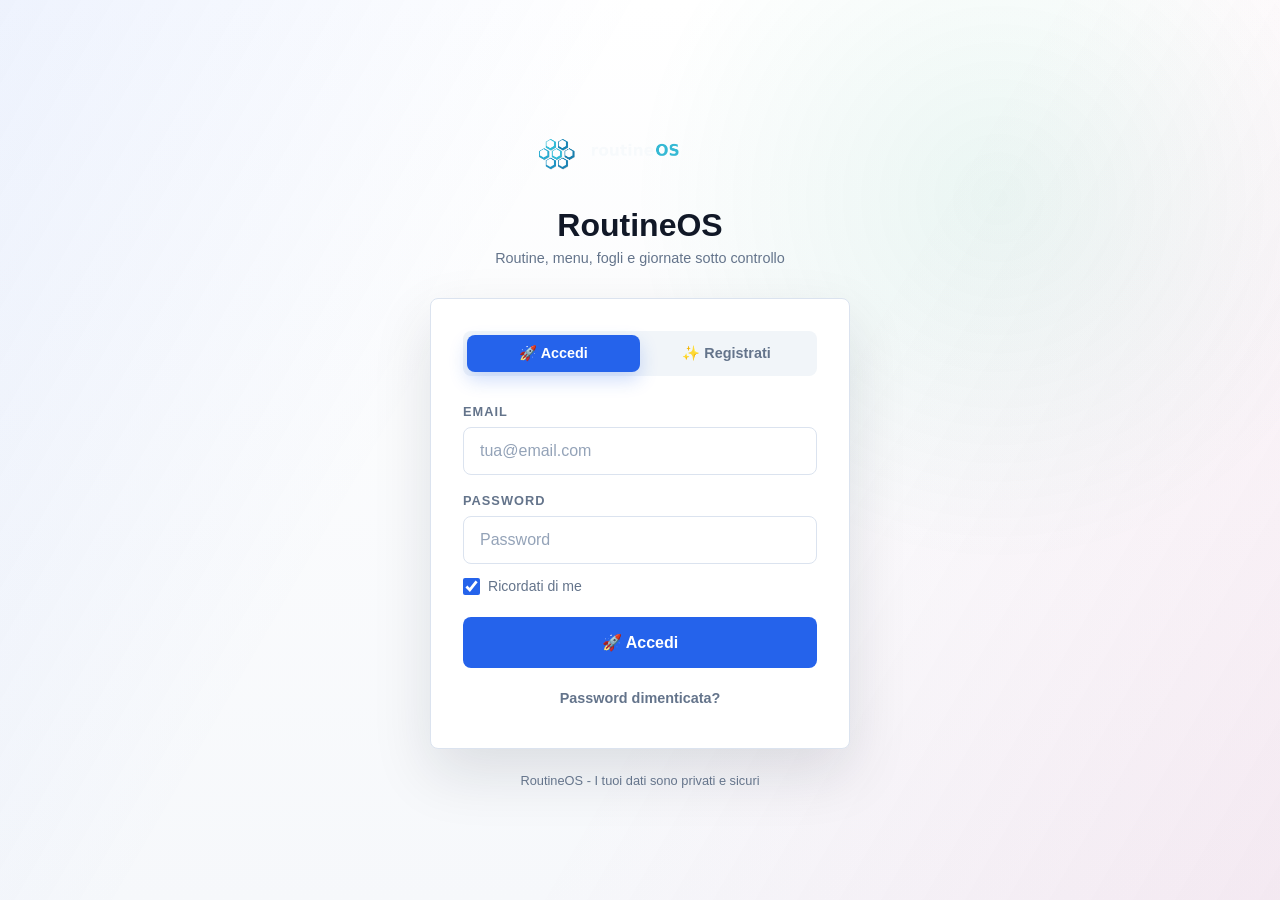
==== commit 89b87842: "Refine dashboard ordering and brand assets" ====
--- a/frontend/cucina.html
+++ b/frontend/cucina.html
@@ -5,7 +5,13 @@
     <meta name="viewport" content="width=device-width, initial-scale=1.0">
     <meta http-equiv="refresh" content="0; url=menu.html">
     <title>RoutineOS - Menu</title>
-    <link rel="stylesheet" href="styles.css?v=routineos-visual-9">
+    <link rel="icon" type="image/png" sizes="16x16" href="favicon-16.png">
+    <link rel="icon" type="image/png" sizes="32x32" href="favicon-32.png">
+    <link rel="icon" href="favicon-v2.ico">
+    <link rel="apple-touch-icon" sizes="180x180" href="apple-touch-icon.png">
+    <link rel="manifest" href="site.webmanifest">
+    <meta name="theme-color" content="#081724">
+    <link rel="stylesheet" href="styles.css?v=routineos-visual-10">
     <script src="config.js?v=routineos-config-1"></script>
 </head>
 <body>
--- a/frontend/styles.css
+++ b/frontend/styles.css
@@ -1194,15 +1194,13 @@
 }
 
 .side-menu::before {
-  content: "RoutineOS";
+  content: "";
   display: flex;
   align-items: center;
   min-height: 42px;
   margin: 2px 4px 12px;
   padding: 0 10px;
-  color: #0f172a;
-  font-size: 1.12rem;
-  font-weight: 850;
+  background: url("logo-routineos-no-tagline-transparent.png") left center / contain no-repeat;
   border-bottom: 1px solid var(--border);
 }
 
@@ -1965,7 +1963,7 @@
   min-width: 0;
   width: 100%;
   padding-left: 6px;
-  padding-right: 4px;
+  padding-right: 6px;
 }
 
 .activity-title-input {
@@ -1974,11 +1972,28 @@
 }
 
 .routine-editor-row {
-  grid-template-columns: 30px 82px minmax(220px, 1fr) auto 38px !important;
+  grid-template-columns: 30px 96px minmax(220px, 1fr) auto 38px !important;
 }
 
 .subroutine-editor-row {
-  grid-template-columns: 30px 82px minmax(220px, 1fr) 142px auto 38px !important;
+  grid-template-columns: 30px 96px minmax(220px, 1fr) 142px auto 38px !important;
+}
+
+.dashboard-movable-card .drag-handle {
+  margin-top: 2px;
+  flex: 0 0 auto;
+}
+
+.dashboard-card-buttons {
+  display: flex;
+  gap: 6px;
+  flex-wrap: wrap;
+  justify-content: flex-end;
+}
+
+.dashboard-card-buttons .btn {
+  padding: 7px 9px;
+  font-size: 0.78rem;
 }
 
 .mobile-menu-toggle,
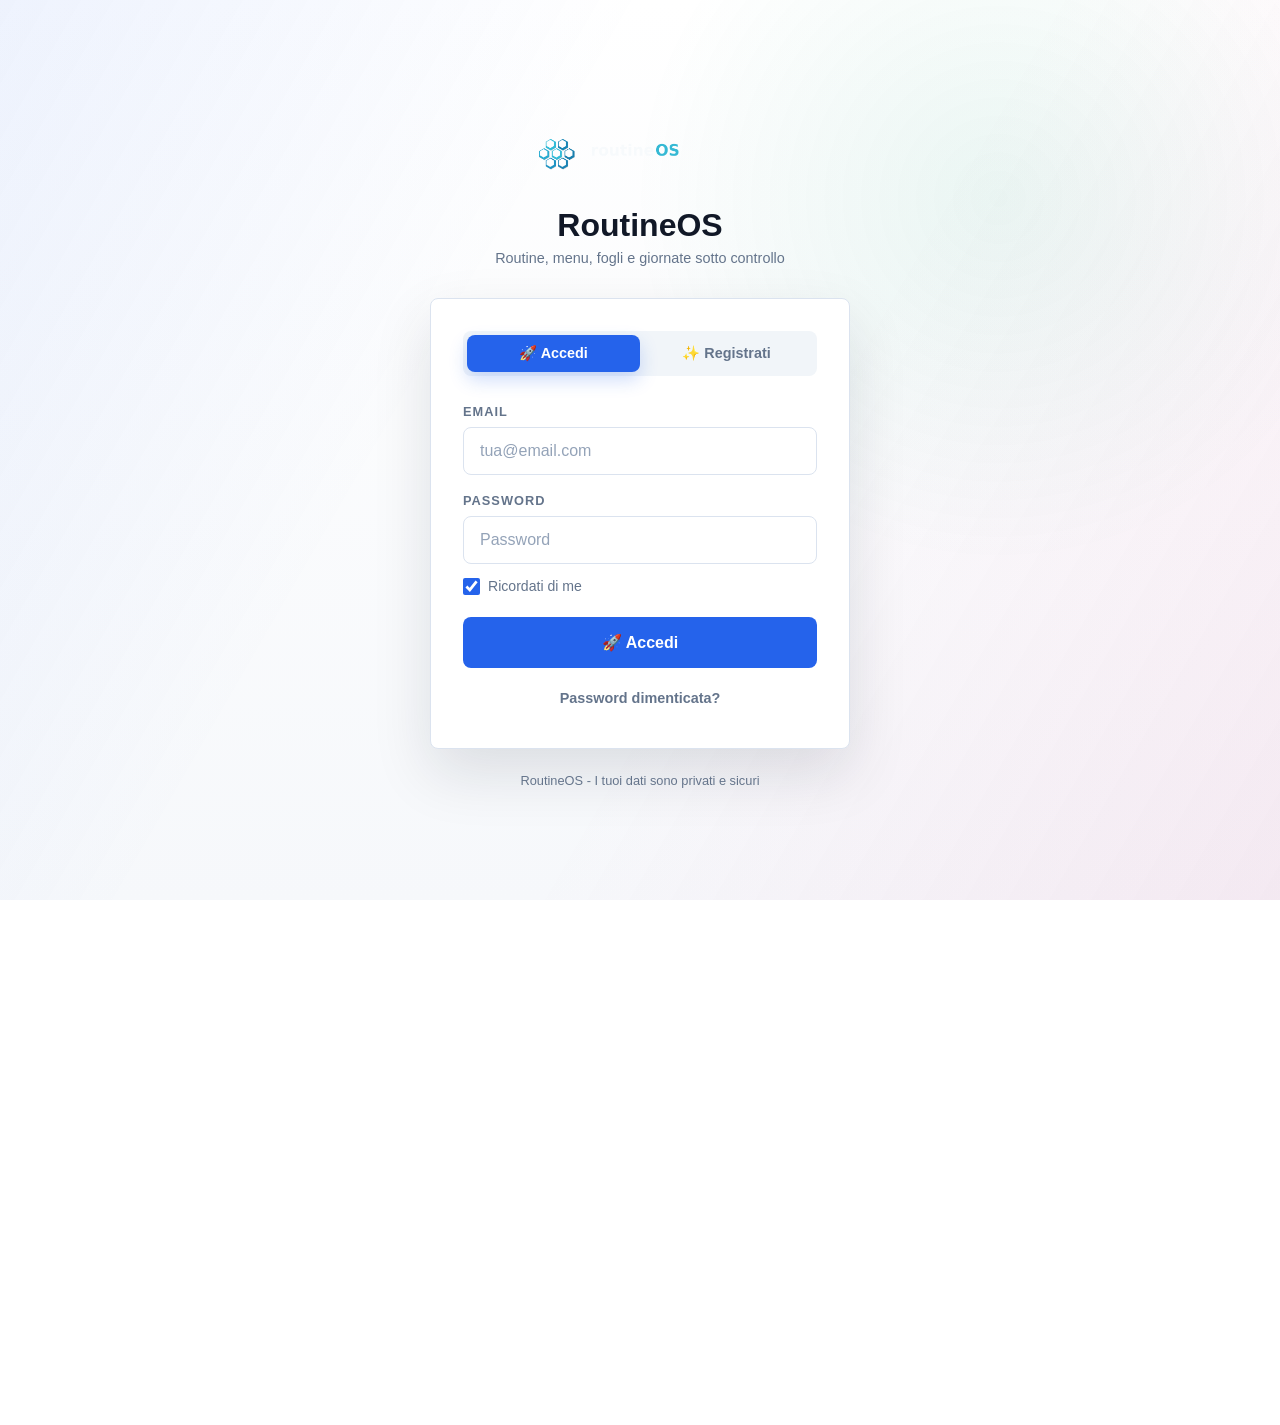
==== commit 8761bb8f: "Refine dashboard subroutines and mobile branding" ====
--- a/frontend/cucina.html
+++ b/frontend/cucina.html
@@ -9,9 +9,9 @@
     <link rel="icon" type="image/png" sizes="32x32" href="favicon-32.png">
     <link rel="icon" href="favicon-v2.ico">
     <link rel="apple-touch-icon" sizes="180x180" href="apple-touch-icon.png">
-    <link rel="manifest" href="site.webmanifest">
+    <link rel="manifest" href="site.webmanifest?v=routineos-pwa-2">
     <meta name="theme-color" content="#081724">
-    <link rel="stylesheet" href="styles.css?v=routineos-visual-10">
+    <link rel="stylesheet" href="styles.css?v=routineos-visual-11">
     <script src="config.js?v=routineos-config-1"></script>
 </head>
 <body>
@@ -37,3 +37,5 @@
 
 
 
+
+
--- a/frontend/styles.css
+++ b/frontend/styles.css
@@ -895,21 +895,34 @@
 }
 
 .drag-handle {
-  width: 28px;
-  min-width: 28px;
-  height: 38px;
+  width: 30px;
+  min-width: 30px;
+  height: 36px;
   display: inline-flex;
   align-items: center;
   justify-content: center;
-  border: 1px solid #334155;
-  border-radius: 8px;
-  background: rgba(15, 23, 42, 0.55);
-  color: var(--dim);
+  border: 1px solid #cbd5e1;
+  border-radius: 10px;
+  background: #f8fafc;
+  color: transparent;
   cursor: grab;
   user-select: none;
   touch-action: none;
   -webkit-user-select: none;
   -webkit-user-drag: element;
+  font-size: 0;
+  position: relative;
+  box-shadow: inset 0 1px 0 rgba(255, 255, 255, 0.7);
+}
+
+.drag-handle::before {
+  content: "";
+  width: 14px;
+  height: 18px;
+  background-image: radial-gradient(circle, #64748b 1.4px, transparent 1.7px);
+  background-size: 6px 6px;
+  background-position: 0 0;
+  opacity: 0.9;
 }
 
 .drag-handle:active {
@@ -1197,10 +1210,10 @@
   content: "";
   display: flex;
   align-items: center;
-  min-height: 42px;
+  min-height: 46px;
   margin: 2px 4px 12px;
-  padding: 0 10px;
-  background: url("logo-routineos-no-tagline-transparent.png") left center / contain no-repeat;
+  padding: 0 8px;
+  background: url("logo-routineos-no-tagline-dark.png") left center / 168px auto no-repeat;
   border-bottom: 1px solid var(--border);
 }
 
@@ -2061,10 +2074,23 @@
   }
 
   .side-menu::before {
-    justify-content: flex-end;
-    padding-left: 68px;
-    padding-right: 8px;
-    text-align: right;
+    justify-content: flex-start;
+    min-height: 58px;
+    margin-left: 14px;
+    margin-right: 14px;
+    padding-left: 0;
+    padding-right: 54px;
+    background-size: 162px auto;
+    text-align: left;
+  }
+
+  body.side-menu-open .mobile-menu-toggle {
+    left: calc(min(82vw, 310px) - 58px);
+    width: 44px;
+    min-width: 44px;
+    padding: 0;
+    justify-content: center;
+    overflow: hidden;
   }
 
   body.side-menu-open .side-menu {
@@ -2096,17 +2122,17 @@
   }
 
   .planner-ingredient-row {
-    grid-template-columns: 18px minmax(0, 1fr) 24px !important;
+    grid-template-columns: 22px minmax(0, 1fr) 24px !important;
     gap: 6px !important;
     padding: 8px !important;
     align-items: center !important;
   }
 
   .planner-page .drag-handle {
-    width: 18px;
-    min-width: 18px;
-    height: 30px;
-    border-radius: 7px;
+    width: 22px;
+    min-width: 22px;
+    height: 32px;
+    border-radius: 8px;
     font-size: 0;
     padding: 0;
   }
@@ -2198,6 +2224,13 @@
     grid-column: 3;
     grid-row: 1;
     justify-self: end;
+  }
+
+  .planner-page .drag-handle::before {
+    content: "" !important;
+    width: 12px;
+    height: 17px;
+    background-size: 5px 5px;
   }
 }
 
@@ -2217,18 +2250,18 @@
   }
 
   .routineos-page .editor-row {
-    grid-template-columns: 18px 64px minmax(0, 1fr) 30px !important;
+    grid-template-columns: 22px 68px minmax(0, 1fr) 30px !important;
     gap: 6px !important;
   }
 
   .routineos-page .editor-row .drag-handle {
-    width: 18px;
-    min-width: 18px;
+    width: 22px;
+    min-width: 22px;
     height: 32px;
   }
 
   .routineos-page .subroutine-editor-row {
-    grid-template-columns: 18px 64px minmax(0, 1fr) 30px !important;
+    grid-template-columns: 22px 68px minmax(0, 1fr) 30px !important;
   }
 
   .routineos-page .subroutine-editor-row select {
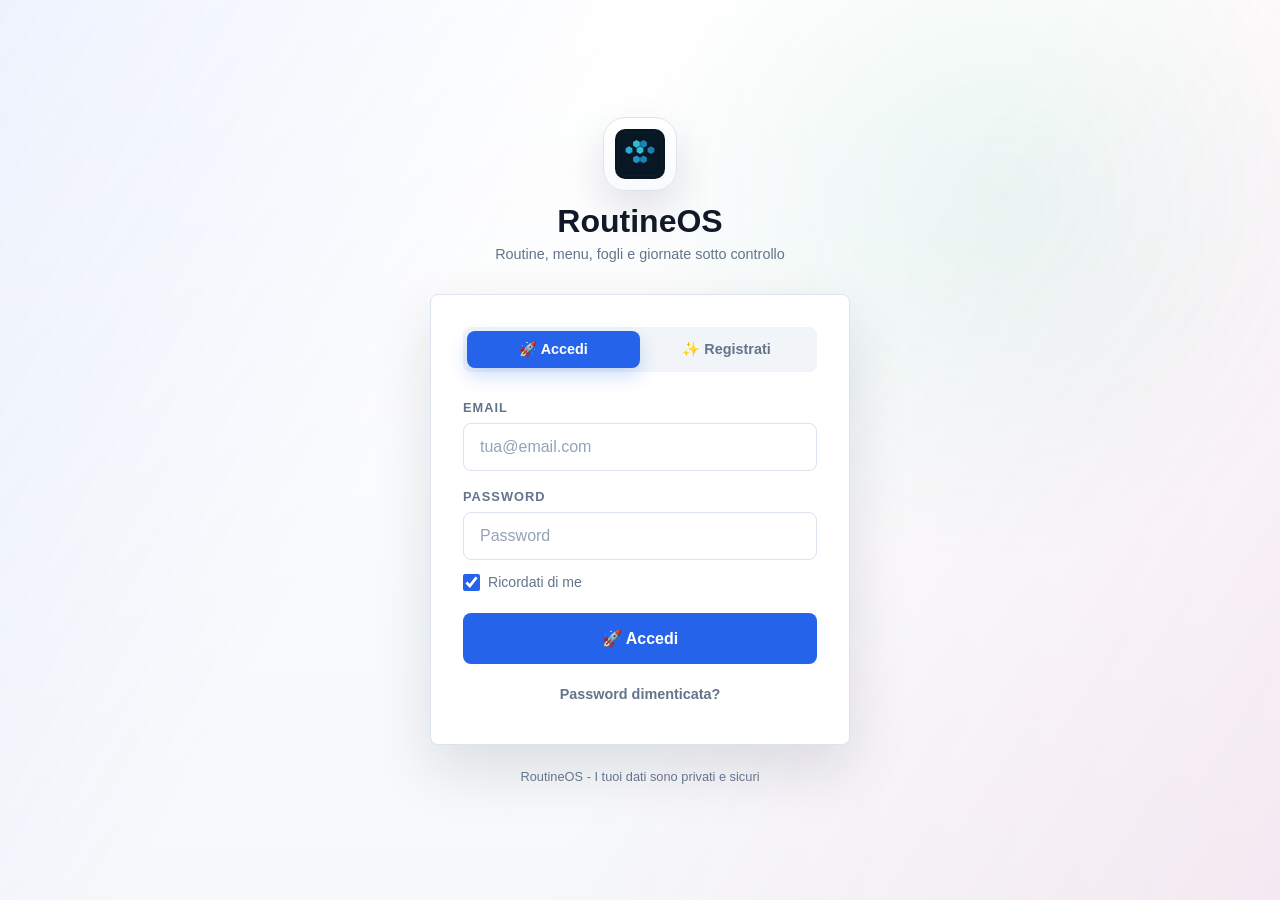
==== commit 8705b23c: "Link subroutines to routine activities" ====
--- a/frontend/cucina.html
+++ b/frontend/cucina.html
@@ -11,7 +11,7 @@
     <link rel="apple-touch-icon" sizes="180x180" href="apple-touch-icon.png">
     <link rel="manifest" href="site.webmanifest?v=routineos-pwa-2">
     <meta name="theme-color" content="#081724">
-    <link rel="stylesheet" href="styles.css?v=routineos-visual-11">
+    <link rel="stylesheet" href="styles.css?v=routineos-visual-12">
     <script src="config.js?v=routineos-config-1"></script>
 </head>
 <body>
@@ -39,3 +39,4 @@
 
 
 
+
--- a/frontend/styles.css
+++ b/frontend/styles.css
@@ -1207,13 +1207,16 @@
 }
 
 .side-menu::before {
-  content: "";
+  content: "RoutineOS";
   display: flex;
   align-items: center;
+  color: #0f172a;
+  font-size: 1.18rem;
+  font-weight: 900;
   min-height: 46px;
   margin: 2px 4px 12px;
-  padding: 0 8px;
-  background: url("logo-routineos-no-tagline-dark.png") left center / 168px auto no-repeat;
+  padding: 0 8px 0 38px;
+  background: url("icona.svg") left center / 28px 28px no-repeat;
   border-bottom: 1px solid var(--border);
 }
 
@@ -2078,19 +2081,11 @@
     min-height: 58px;
     margin-left: 14px;
     margin-right: 14px;
-    padding-left: 0;
-    padding-right: 54px;
-    background-size: 162px auto;
+    padding-left: 112px;
+    padding-right: 10px;
+    background-position: 70px center;
+    background-size: 26px 26px;
     text-align: left;
-  }
-
-  body.side-menu-open .mobile-menu-toggle {
-    left: calc(min(82vw, 310px) - 58px);
-    width: 44px;
-    min-width: 44px;
-    padding: 0;
-    justify-content: center;
-    overflow: hidden;
   }
 
   body.side-menu-open .side-menu {
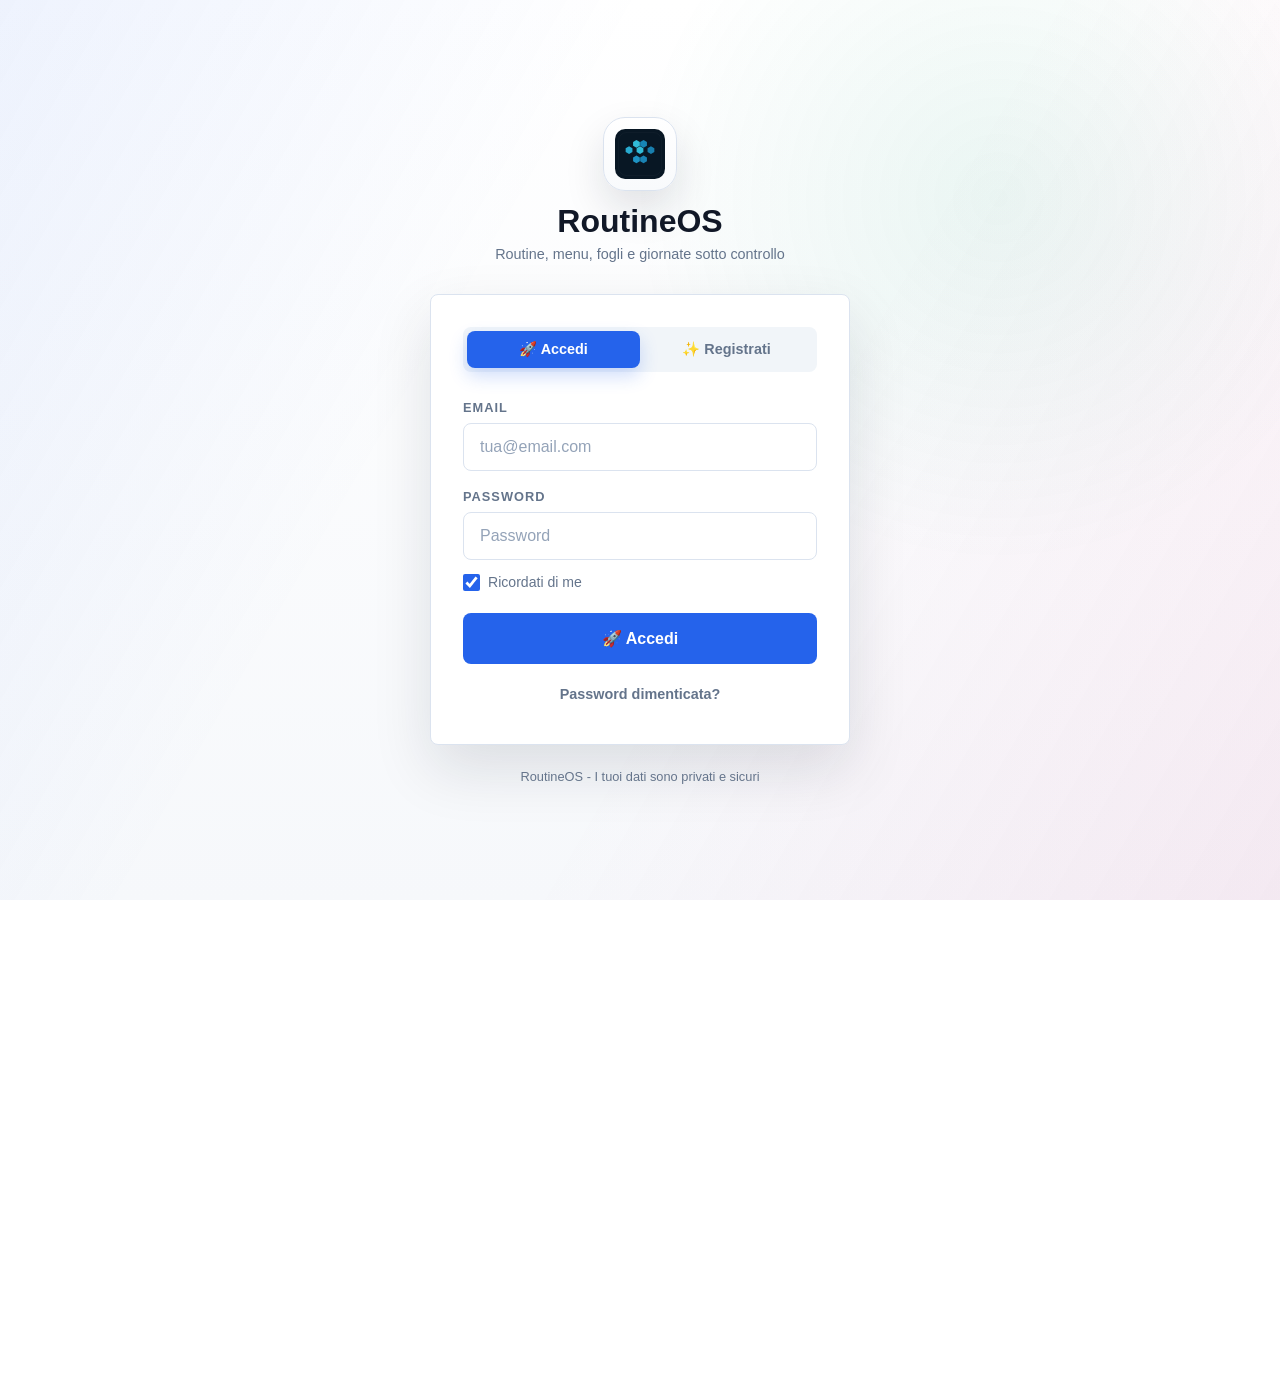
==== commit 24e5797c: "Refine mobile menu brand spacing" ====
--- a/frontend/cucina.html
+++ b/frontend/cucina.html
@@ -11,7 +11,7 @@
     <link rel="apple-touch-icon" sizes="180x180" href="apple-touch-icon.png">
     <link rel="manifest" href="site.webmanifest?v=routineos-pwa-2">
     <meta name="theme-color" content="#081724">
-    <link rel="stylesheet" href="styles.css?v=routineos-visual-12">
+    <link rel="stylesheet" href="styles.css?v=routineos-visual-13">
     <script src="config.js?v=routineos-config-1"></script>
 </head>
 <body>
@@ -40,3 +40,4 @@
 
 
 
+
--- a/frontend/styles.css
+++ b/frontend/styles.css
@@ -2081,9 +2081,9 @@
     min-height: 58px;
     margin-left: 14px;
     margin-right: 14px;
-    padding-left: 112px;
+    padding-left: 126px;
     padding-right: 10px;
-    background-position: 70px center;
+    background-position: 84px center;
     background-size: 26px 26px;
     text-align: left;
   }
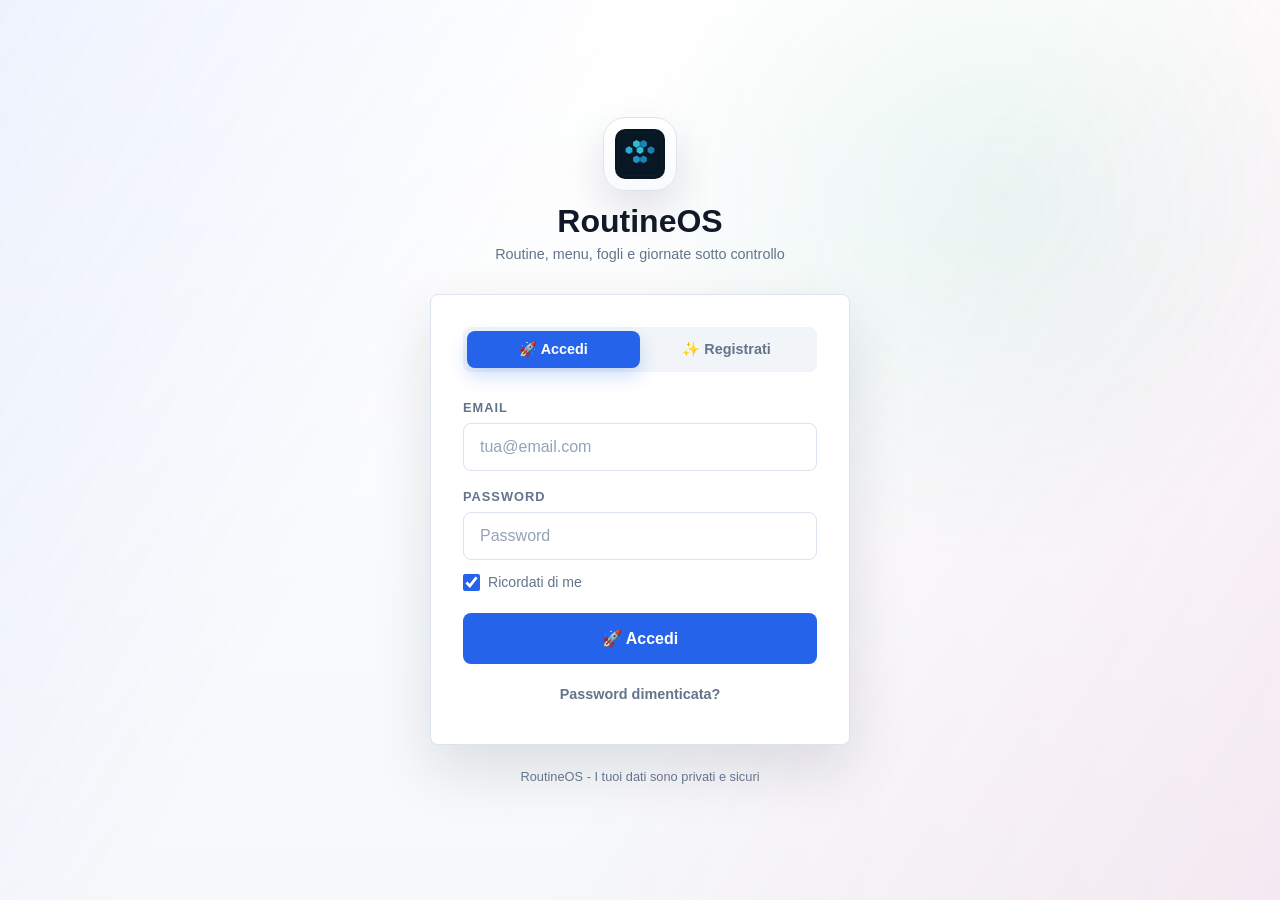
==== commit 5efe7bb9: "Improve statistics daily summaries" ====
--- a/frontend/cucina.html
+++ b/frontend/cucina.html
@@ -11,7 +11,7 @@
     <link rel="apple-touch-icon" sizes="180x180" href="apple-touch-icon.png">
     <link rel="manifest" href="site.webmanifest?v=routineos-pwa-2">
     <meta name="theme-color" content="#081724">
-    <link rel="stylesheet" href="styles.css?v=routineos-visual-13">
+    <link rel="stylesheet" href="styles.css?v=routineos-visual-14">
     <script src="config.js?v=routineos-config-1"></script>
 </head>
 <body>
@@ -41,3 +41,4 @@
 
 
 
+
--- a/frontend/styles.css
+++ b/frontend/styles.css
@@ -806,6 +806,9 @@
   display: flex;
   flex-direction: column;
   justify-content: space-between;
+  color: inherit;
+  cursor: pointer;
+  text-align: left;
 }
 
 .calendar-day span {
@@ -813,9 +816,87 @@
   font-size: 0.78rem;
 }
 
+.calendar-day:disabled {
+  cursor: default;
+  opacity: 0.55;
+}
+
 .calendar-day.completed { border-color: rgba(16, 185, 129, 0.8); background: rgba(16, 185, 129, 0.12); }
 .calendar-day.justified { border-color: rgba(245, 158, 11, 0.9); background: rgba(245, 158, 11, 0.12); }
 .calendar-day.missed { border-color: rgba(239, 68, 68, 0.9); background: rgba(239, 68, 68, 0.12); }
+
+.stats-day-detail {
+  margin-top: 16px;
+}
+
+.stats-day-card {
+  border: 1px solid #dbe3ef;
+  border-radius: 14px;
+  background: #ffffff;
+  box-shadow: 0 18px 45px rgba(15, 23, 42, 0.08);
+  padding: 16px;
+}
+
+.stats-day-head,
+.stats-day-summary {
+  display: flex;
+  align-items: center;
+  justify-content: space-between;
+  gap: 12px;
+  flex-wrap: wrap;
+}
+
+.stats-day-head span {
+  color: var(--dim);
+  font-size: 0.78rem;
+  text-transform: uppercase;
+  letter-spacing: 0.08em;
+}
+
+.stats-day-head strong {
+  display: block;
+  margin-top: 4px;
+  color: #0f172a;
+}
+
+.stats-day-summary {
+  justify-content: flex-start;
+  margin: 14px 0;
+}
+
+.stats-day-summary span,
+.stats-day-item {
+  border-radius: 12px;
+  border: 1px solid #e2e8f0;
+  padding: 8px 10px;
+}
+
+.stats-day-summary .completed,
+.stats-day-item.completed { background: #ecfdf5; border-color: #a7f3d0; }
+.stats-day-summary .justified,
+.stats-day-item.justified { background: #fffbeb; border-color: #fcd34d; }
+.stats-day-summary .missed,
+.stats-day-item.missed { background: #fef2f2; border-color: #fecaca; }
+
+.stats-day-list {
+  display: grid;
+  gap: 10px;
+}
+
+.stats-day-item {
+  display: grid;
+  gap: 4px;
+}
+
+.stats-day-item strong {
+  color: #0f172a;
+}
+
+.stats-day-item span,
+.stats-day-item em {
+  color: #64748b;
+  font-size: 0.86rem;
+}
 
 .dashboard-grid {
   display: grid;
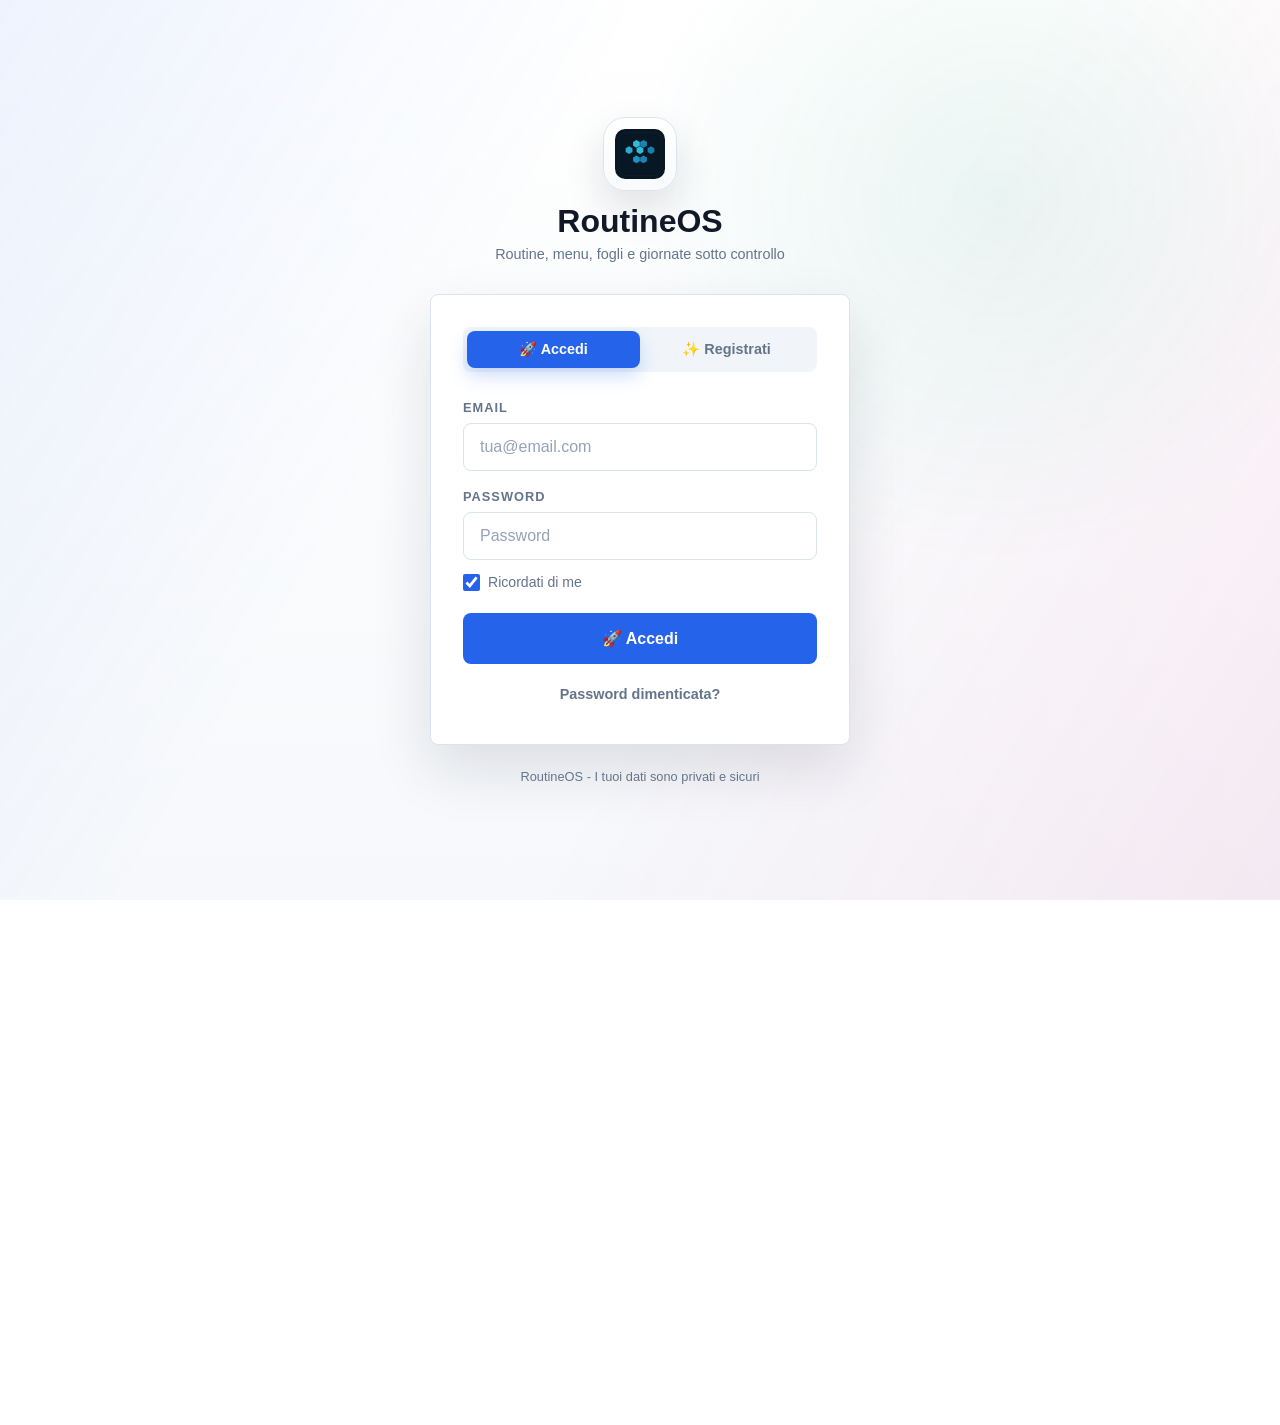
==== commit b2a7b701: "Refine stats ordering mobile calendar and session recovery" ====
--- a/frontend/cucina.html
+++ b/frontend/cucina.html
@@ -11,7 +11,7 @@
     <link rel="apple-touch-icon" sizes="180x180" href="apple-touch-icon.png">
     <link rel="manifest" href="site.webmanifest?v=routineos-pwa-2">
     <meta name="theme-color" content="#081724">
-    <link rel="stylesheet" href="styles.css?v=routineos-visual-14">
+    <link rel="stylesheet" href="styles.css?v=routineos-visual-15">
     <script src="config.js?v=routineos-config-1"></script>
 </head>
 <body>
--- a/frontend/styles.css
+++ b/frontend/styles.css
@@ -245,6 +245,13 @@
   margin: 0;
 }
 
+.dashboard-section-actions {
+  display: flex;
+  gap: 8px;
+  flex-wrap: wrap;
+  justify-content: flex-end;
+}
+
 .day-justify-btn {
   width: auto;
   min-width: 150px;
@@ -798,6 +805,7 @@
 }
 
 .calendar-day {
+  min-width: 0;
   min-height: 68px;
   border: 1px solid #334155;
   border-radius: 10px;
@@ -809,11 +817,31 @@
   color: inherit;
   cursor: pointer;
   text-align: left;
+  overflow: hidden;
 }
 
 .calendar-day span {
   color: var(--dim);
   font-size: 0.78rem;
+  min-width: 0;
+  max-width: 100%;
+  white-space: nowrap;
+  overflow: hidden;
+}
+
+.calendar-counts {
+  width: 100%;
+  display: grid;
+  grid-template-columns: repeat(3, minmax(0, 1fr));
+  gap: 2px;
+  text-align: center;
+}
+
+.calendar-counts small {
+  display: block;
+  min-width: 0;
+  overflow: hidden;
+  font-size: inherit;
 }
 
 .calendar-day:disabled {
@@ -1713,6 +1741,25 @@
   .task-row.stat-task-row {
     grid-template-columns: 40px minmax(0, 1fr);
   }
+
+  .dashboard-section-actions {
+    display: grid;
+    grid-template-columns: 1fr;
+  }
+
+  .stats-calendar {
+    gap: 4px;
+  }
+
+  .calendar-day {
+    min-height: 54px;
+    padding: 4px 2px;
+    border-radius: 7px;
+  }
+
+  .calendar-day span {
+    font-size: 0.58rem;
+  }
 }
 
 /* Stronger RoutineOS restyling for the main product pages */
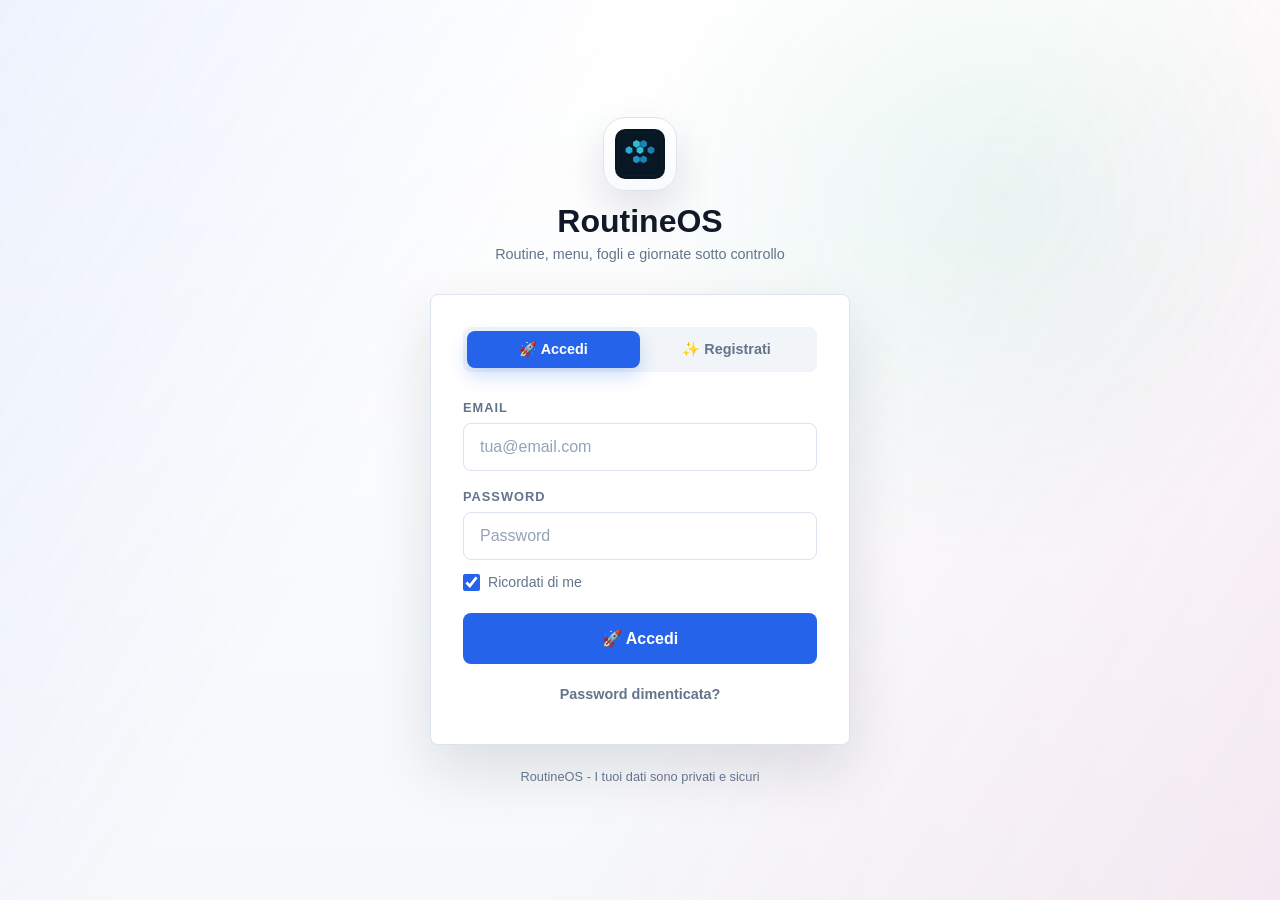
==== commit 37d1898b: "Add editable dashboard history and stats sorting" ====
--- a/frontend/cucina.html
+++ b/frontend/cucina.html
@@ -11,7 +11,7 @@
     <link rel="apple-touch-icon" sizes="180x180" href="apple-touch-icon.png">
     <link rel="manifest" href="site.webmanifest?v=routineos-pwa-2">
     <meta name="theme-color" content="#081724">
-    <link rel="stylesheet" href="styles.css?v=routineos-visual-15">
+    <link rel="stylesheet" href="styles.css?v=routineos-visual-16">
     <script src="config.js?v=routineos-config-1"></script>
 </head>
 <body>
--- a/frontend/styles.css
+++ b/frontend/styles.css
@@ -842,6 +842,36 @@
   min-width: 0;
   overflow: hidden;
   font-size: inherit;
+  border-radius: 4px;
+  padding: 1px;
+}
+
+.calendar-counts .completed { color: #047857; background: #ecfdf5; }
+.calendar-counts .justified { color: #a16207; background: #fffbeb; }
+.calendar-counts .missed { color: #b91c1c; background: #fef2f2; }
+
+.stats-sort-control {
+  display: grid;
+  gap: 5px;
+  min-width: 190px;
+}
+
+.stats-sort-control span {
+  color: var(--dim);
+  font-size: 0.78rem;
+}
+
+.dashboard-history-panel {
+  margin-top: 18px;
+  padding-top: 18px;
+  border-top: 1px solid var(--border);
+}
+
+.historical-add-row {
+  display: grid;
+  grid-template-columns: minmax(0, 1fr) auto;
+  gap: 10px;
+  margin-top: 14px;
 }
 
 .calendar-day:disabled {
@@ -1752,13 +1782,22 @@
   }
 
   .calendar-day {
-    min-height: 54px;
-    padding: 4px 2px;
+    min-height: 72px;
+    padding: 5px 3px;
     border-radius: 7px;
   }
 
   .calendar-day span {
-    font-size: 0.58rem;
+    font-size: 0.62rem;
+  }
+
+  .calendar-counts {
+    grid-template-columns: 1fr;
+    gap: 1px;
+  }
+
+  .historical-add-row {
+    grid-template-columns: 1fr;
   }
 }
 
